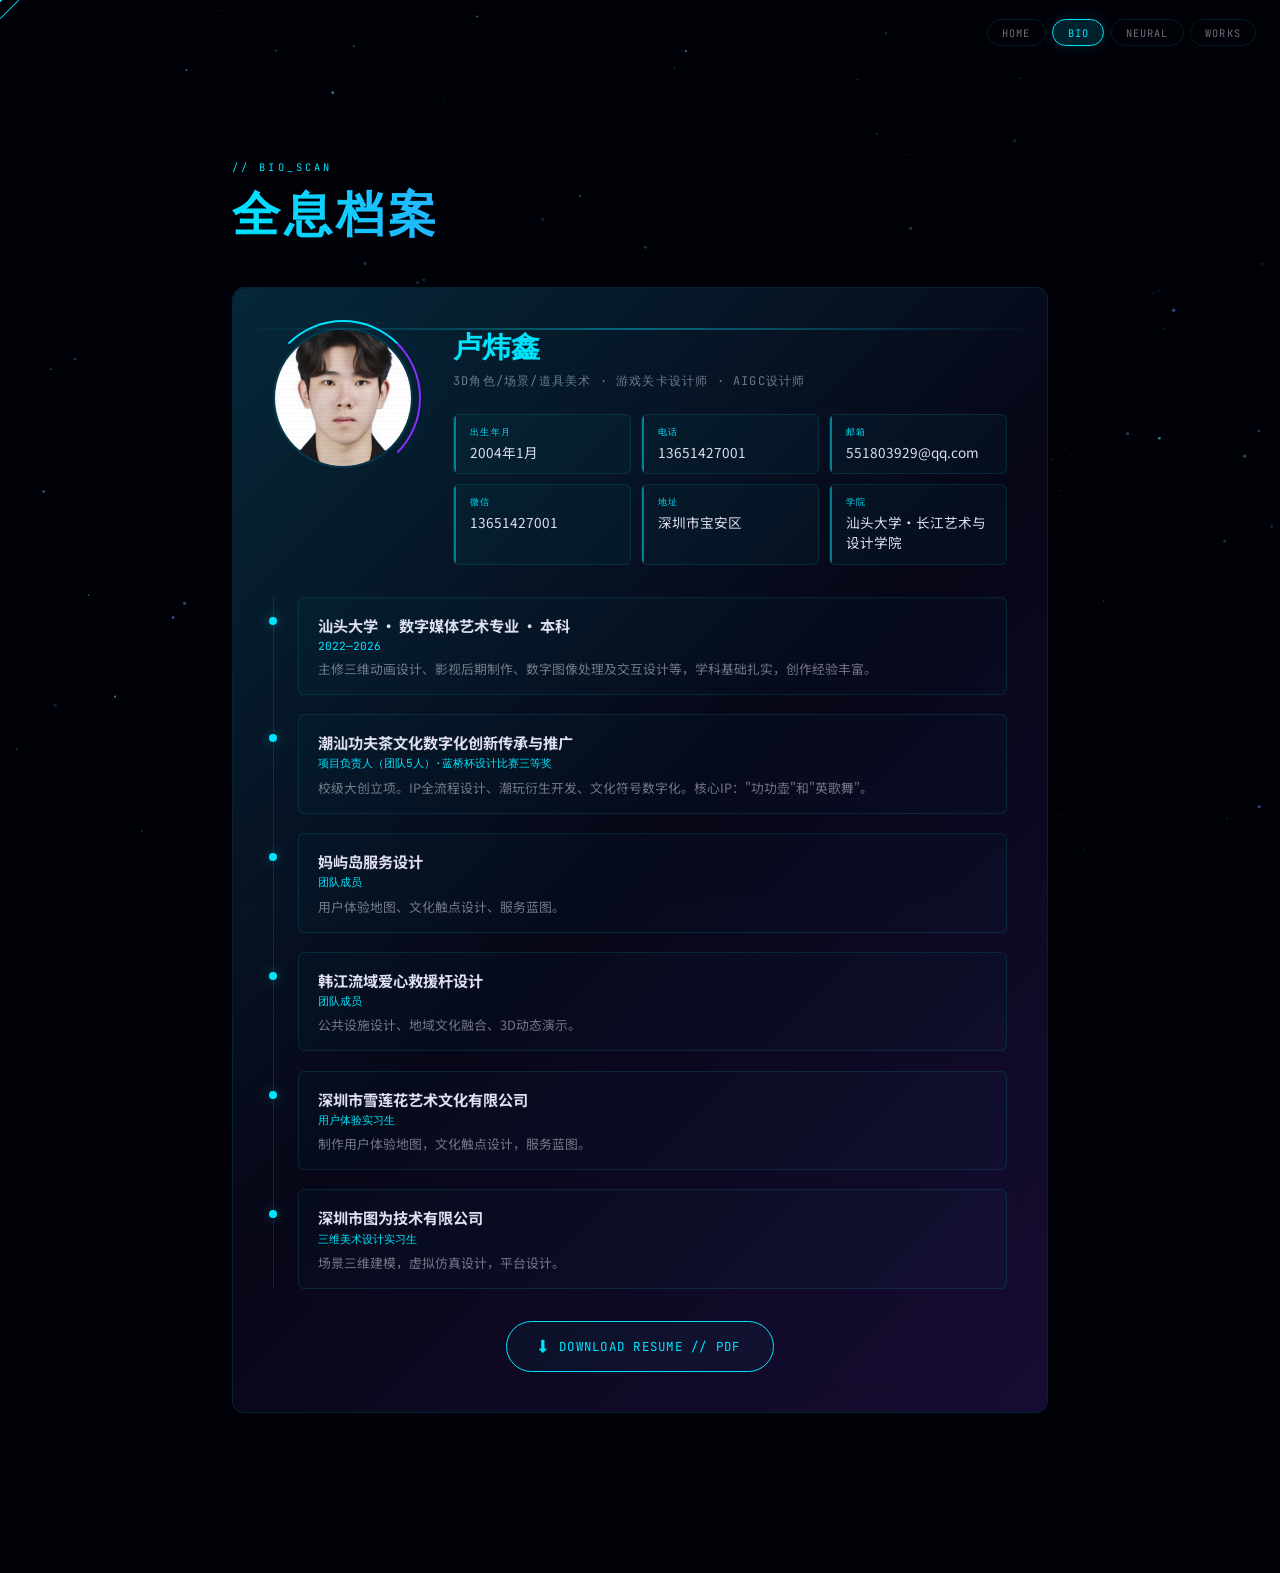
==== about.html @ b0047fca "初始版本：赛博朋克风格个人作品集" ====
<!DOCTYPE html>
<html lang="zh-CN">
<head>
  <meta charset="UTF-8">
  <meta name="viewport" content="width=device-width, initial-scale=1.0">
  <title>全息档案 | 卢炜鑫</title>
  <link rel="stylesheet" href="css/void.css">
  <style>
    body { background: var(--void); cursor: none; }
    #data-stream { position: fixed; inset: 0; z-index: 0; pointer-events: none; }
    
    /* Top-right nav */
    .top-nav {
      position: fixed; top: 1.2rem; right: 1.5rem; z-index: 200;
      display: flex; gap: 0.4rem; align-items: center;
    }
    .top-nav a {
      font-family: 'JetBrains Mono', monospace;
      font-size: 0.65rem; letter-spacing: 0.1em;
      color: var(--white-dim); padding: 0.35rem 0.9rem;
      border: 1px solid var(--glass-border); border-radius: 20px;
      transition: all 0.3s; text-decoration: none;
    }
    .top-nav a:hover, .top-nav a.active {
      color: var(--cyan); border-color: var(--cyan);
      box-shadow: 0 0 15px var(--cyan-dim);
      background: var(--cyan-dim);
    }
    
    .page-content { position: relative; z-index: 10; padding-top: 4rem; }
  </style>
</head>
<body>

<canvas id="data-stream"></canvas>
<div class="scanlines"></div>
<div id="cursor"></div>
<div id="cursor-dot"></div>

<nav class="top-nav">
  <a href="index.html">HOME</a>
  <a href="about.html" class="active">BIO</a>
  <a href="skills.html">NEURAL</a>
  <a href="portfolio.html">WORKS</a>
</nav>

<div class="page-content">
<section class="section" id="about">
  <div class="about-inner" style="max-width:880px;margin:0 auto;padding:2rem 2rem 6rem;">
    <div class="section-label reveal-el">// BIO_SCAN</div>
    <h2 class="section-title-main reveal-el delay-1" style="font-family:'Orbitron',sans-serif;font-size:clamp(1.8rem,4vw,3rem);font-weight:700;margin-bottom:2.5rem;background:linear-gradient(90deg,var(--cyan),var(--purple));-webkit-background-clip:text;-webkit-text-fill-color:transparent;">全息档案</h2>
    
    <div class="holo-card reveal-el delay-2">
      <div class="holo-scan"></div>
      <div class="holo-grid">
        <div class="holo-avatar-wrap">
          <div class="holo-avatar-ring"></div>
          <div class="holo-avatar"><img src="images/简历照.jpg" alt="" onerror="this.style.display='none';this.parentElement.innerHTML='<span style=font-size:3rem;display:flex;align-items:center;justify-content:center;width:100%;height:100%;color:var(--cyan)>卢</span>'"></div>
        </div>
        <div class="holo-info">
          <div class="holo-name">卢炜鑫</div>
          <div class="holo-tagline">3D角色/场景/道具美术 · 游戏关卡设计师 · AIGC设计师</div>
          <div class="holo-datalist">
            <div class="holo-data"><div class="data-label">出生年月</div><div class="data-value">2004年1月</div></div>
            <div class="holo-data"><div class="data-label">电话</div><div class="data-value">13651427001</div></div>
            <div class="holo-data"><div class="data-label">邮箱</div><div class="data-value">551803929@qq.com</div></div>
            <div class="holo-data"><div class="data-label">微信</div><div class="data-value">13651427001</div></div>
            <div class="holo-data"><div class="data-label">地址</div><div class="data-value">深圳市宝安区</div></div>
            <div class="holo-data"><div class="data-label">学院</div><div class="data-value">汕头大学·长江艺术与设计学院</div></div>
          </div>
        </div>
      </div>
      
      <div class="timeline-v2">
        <div class="tl-item reveal-el"><h4>汕头大学 · 数字媒体艺术专业 · 本科</h4><div class="tl-role">2022—2026</div><p>主修三维动画设计、影视后期制作、数字图像处理及交互设计等，学科基础扎实，创作经验丰富。</p></div>
        <div class="tl-item reveal-el delay-1"><h4>潮汕功夫茶文化数字化创新传承与推广</h4><div class="tl-role">项目负责人（团队5人）·蓝桥杯设计比赛三等奖</div><p>校级大创立项。IP全流程设计、潮玩衍生开发、文化符号数字化。核心IP："功功壶"和"英歌舞"。</p></div>
        <div class="tl-item reveal-el delay-2"><h4>妈屿岛服务设计</h4><div class="tl-role">团队成员</div><p>用户体验地图、文化触点设计、服务蓝图。</p></div>
        <div class="tl-item reveal-el delay-3"><h4>韩江流域爱心救援杆设计</h4><div class="tl-role">团队成员</div><p>公共设施设计、地域文化融合、3D动态演示。</p></div>
        <div class="tl-item reveal-el delay-4"><h4>深圳市雪莲花艺术文化有限公司</h4><div class="tl-role">用户体验实习生</div><p>制作用户体验地图，文化触点设计，服务蓝图。</p></div>
        <div class="tl-item reveal-el delay-5"><h4>深圳市图为技术有限公司</h4><div class="tl-role">三维美术设计实习生</div><p>场景三维建模，虚拟仿真设计，平台设计。</p></div>
      </div>
      
      <div class="dl-btn-wrap reveal-el delay-6"><button class="dl-btn" id="dl-resume"><span class="dl-icon dl-pulse">⬇</span><span>DOWNLOAD RESUME // PDF</span></button></div>
    </div>
  </div>
</section>
</div>

<script src="js/void.js"></script>
<script>
  // Data stream background
  (function(){var c=document.getElementById('data-stream');if(!c)return;var ctx=c.getContext('2d'),w,h;function rs(){w=c.width=window.innerWidth;h=c.height=window.innerHeight}rs();window.addEventListener('resize',rs);var m={x:-9999,y:-9999};document.addEventListener('mousemove',function(e){m.x=e.clientX;m.y=e.clientY});var ps=[];for(var i=0;i<120;i++)ps.push({x:Math.random()*w,y:Math.random()*h,s:Math.random()*1.5+0.3,sp:Math.random()*0.5+0.2,hue:185+Math.random()*40,a:Math.random()*0.5+0.1});function dr(){ctx.clearRect(0,0,w,h);ps.forEach(function(p){p.y-=p.sp;var dx=m.x-p.x,dy=m.y-p.y,dist=Math.sqrt(dx*dx+dy*dy);if(dist<200){var f=(200-dist)/200;p.x+=dx*f*0.02;p.y+=dy*f*0.02}if(p.y<-20){p.y=h+20;p.x=Math.random()*w}ctx.beginPath();ctx.fillStyle='hsla('+p.hue+',80%,65%,'+p.a+')';ctx.arc(p.x,p.y,p.s,0,Math.PI*2);ctx.fill()});requestAnimationFrame(dr)}dr();})();
  
  // Cursor
  var cr=document.getElementById('cursor'),cd=document.getElementById('cursor-dot'),cx=0,cy=0,cdx=0,cdy=0;
  document.addEventListener('mousemove',function(e){cx=e.clientX;cy=e.clientY;if(cd){cd.style.left=cx+'px';cd.style.top=cy+'px'}});
  function ac(){cdx+=(cx-cdx)*0.12;cdy+=(cy-cdy)*0.12;if(cr){cr.style.left=cdx+'px';cr.style.top=cdy+'px'}requestAnimationFrame(ac)}ac();
  
  // Reveal
  var o=new IntersectionObserver(function(es){es.forEach(function(en){if(en.isIntersecting){en.target.classList.add('visible');o.unobserve(en.target)}})},{threshold:0.1});
  document.querySelectorAll('.reveal-el,.tl-item').forEach(function(el){o.observe(el)});
  
  // Download
  document.getElementById('dl-resume').addEventListener('click',function(){var a=document.createElement('a');a.href='简历.pdf';a.download='卢炜鑫_简历.pdf';a.click()});
  
  // Glitch avatar
  var av=document.querySelector('.holo-avatar');if(av){av.addEventListener('mouseenter',function(){av.classList.add('glitch-img');setTimeout(function(){av.classList.remove('glitch-img')},300)})}
</script>
<script src="js/trail.js"></script>
</body>
</html>
---- css/void.css ----
/* ============================================
   VOID // INTERFACE — 卢炜鑫 Portfolio v3.0
   Cyberpunk Data Terminal Design System
   ============================================ */

@import url('https://fonts.googleapis.com/css2?family=JetBrains+Mono:wght@300;400;500;700&family=Orbitron:wght@400;500;600;700;800;900&family=Noto+Sans+SC:wght@300;400;500;700;900&display=swap');

/* === DESIGN TOKENS === */
:root {
  --void: #010108;
  --void-deep: #000005;
  --cyan: #00e5ff;
  --cyan-dim: rgba(0,229,255,0.15);
  --cyan-glow: rgba(0,229,255,0.4);
  --purple: #8b2fff;
  --purple-dim: rgba(139,47,255,0.12);
  --magenta: #ff1a8c;
  --magenta-dim: rgba(255,26,140,0.1);
  --white: #e0e0f0;
  --white-dim: rgba(224,224,240,0.5);
  --glass: rgba(10,10,30,0.7);
  --glass-border: rgba(0,229,255,0.12);
  --glass-border-active: rgba(0,229,255,0.35);
  --radius: 12px;
  --font-mono: 'JetBrains Mono', 'Consolas', monospace;
  --font-display: 'Orbitron', 'Space Grotesk', sans-serif;
  --font-body: 'Noto Sans SC', 'PingFang SC', 'Microsoft YaHei', sans-serif;
  --ease-out: cubic-bezier(0.16,1,0.3,1);
  --ease-bounce: cubic-bezier(0.34,1.56,0.64,1);
}

/* === RESET === */
*,*::before,*::after{margin:0;padding:0;box-sizing:border-box}
html{scroll-behavior:smooth;font-size:16px;-webkit-font-smoothing:antialiased}
body{
  font-family:var(--font-body);
  background:var(--void);
  color:var(--white);
  overflow-x:hidden;
  cursor:none;
}
a{text-decoration:none;color:inherit}
img{max-width:100%;display:block}
button{font-family:inherit;cursor:none;border:none;background:none;color:inherit}
::selection{background:rgba(0,229,255,0.3);color:#fff}

/* === SCROLLBAR === */
::-webkit-scrollbar{width:4px}
::-webkit-scrollbar-track{background:var(--void)}
::-webkit-scrollbar-thumb{background:rgba(0,229,255,0.2);border-radius:2px}
::-webkit-scrollbar-thumb:hover{background:rgba(0,229,255,0.4)}

/* === BACKGROUND CANVAS (Data Streams) === */
#data-stream{
  position:fixed;inset:0;z-index:0;pointer-events:none
}

/* === SCANLINE OVERLAY === */
.scanlines{
  position:fixed;inset:0;z-index:9998;pointer-events:none;
  background:repeating-linear-gradient(0deg,transparent,transparent 2px,rgba(0,0,0,0.03) 2px,rgba(0,0,0,0.03) 4px);
  opacity:0.4;
  animation:scanMove 8s linear infinite;
}
@keyframes scanMove{
  0%{background-position:0 0}
  100%{background-position:0 8px}
}

/* === BOOT SEQUENCE === */
.boot-overlay{
  position:fixed;inset:0;z-index:10000;
  background:var(--void-deep);
  display:flex;align-items:center;justify-content:center;
  transition:opacity 0.6s,visibility 0.6s;
}
.boot-overlay.hidden{opacity:0;visibility:hidden;pointer-events:none}
.boot-terminal{
  font-family:var(--font-mono);
  font-size:0.85rem;
  color:var(--cyan);
  max-width:600px;
  padding:2rem;
  line-height:1.8;
}
.boot-line{
  opacity:0;
  animation:bootReveal 0.3s forwards;
}
.boot-line:nth-child(1){animation-delay:0.2s}
.boot-line:nth-child(2){animation-delay:0.5s}
.boot-line:nth-child(3){animation-delay:0.8s}
.boot-line:nth-child(4){animation-delay:1.1s}
.boot-line:nth-child(5){animation-delay:1.5s}
.boot-line:nth-child(6){animation-delay:1.8s}
.boot-cursor{animation:blink 0.6s step-end infinite}
@keyframes bootReveal{to{opacity:1}}
@keyframes blink{0%,100%{opacity:1}50%{opacity:0}}

/* === CUSTOM CURSOR === */
#cursor{
  position:fixed;z-index:9999;pointer-events:none;
  width:28px;height:28px;
  border:1.5px solid var(--cyan);
  border-radius:2px;
  transform:translate(-50%,-50%) rotate(45deg);
  transition:width 0.2s,height 0.2s,border-color 0.2s;
  mix-blend-mode:screen;
}
#cursor.hover{
  width:48px;height:48px;
  border-color:var(--magenta);
  border-width:2px;
}
#cursor.click{
  width:18px;height:18px;
  border-color:#fff;
}
#cursor-dot{
  position:fixed;z-index:9999;pointer-events:none;
  width:4px;height:4px;
  background:var(--cyan);
  border-radius:50%;
  transform:translate(-50%,-50%);
  animation:dotFloat 3s ease-in-out infinite;
}
@keyframes dotFloat{
  0%,100%{box-shadow:0 0 4px var(--cyan),0 0 8px var(--cyan-dim)}
  50%{box-shadow:0 0 10px var(--cyan),0 0 20px var(--cyan-glow),0 0 30px var(--purple-dim)}
}

/* === MAIN CONTAINER === */
#main-content{position:relative;z-index:2}
.section{min-height:100vh;display:flex;align-items:center;justify-content:center;position:relative;padding:4rem 2rem}


/* ========== HERO SECTION ========== */
#hero{
  min-height:100vh;
  display:flex;flex-direction:column;align-items:center;justify-content:center;
  position:relative;
}
.hero-wireframe{
  width:280px;height:280px;margin-bottom:2rem;
  position:relative;
  perspective:800px;
  transform-style:preserve-3d;
  will-change:transform;
}
.wf-face{
  position:absolute;
  inset:0;
  border:1.5px solid var(--cyan-dim);
  border-radius:8px;
  transform-style:preserve-3d;
}
.wf-face:nth-child(1){transform:rotateY(0deg)}
.wf-face:nth-child(2){transform:rotateY(72deg)}
.wf-face:nth-child(3){transform:rotateY(144deg)}
.wf-face:nth-child(4){transform:rotateY(216deg)}
.wf-face:nth-child(5){transform:rotateY(288deg)}
.wf-edge{
  position:absolute;
  inset:0;
  border:1px solid var(--cyan-dim);
  border-radius:4px;
  transform:rotateX(90deg) translateZ(140px);
}
.wf-edge:nth-child(6){transform:rotateX(-90deg) translateZ(140px)}
.wf-core{
  position:absolute;
  top:50%;left:50%;
  width:16px;height:16px;
  background:var(--cyan);
  border-radius:50%;
  transform:translate(-50%,-50%);
  box-shadow:0 0 40px var(--cyan),0 0 80px var(--cyan-glow),0 0 120px var(--cyan-dim);
  animation:corePulse 2s ease-in-out infinite;
}
@keyframes corePulse{
  0%,100%{transform:translate(-50%,-50%) scale(1);opacity:0.8}
  50%{transform:translate(-50%,-50%) scale(1.6);opacity:1}
}
.hero-particle-ring{
  position:absolute;
  inset:-40px;
  border:1px dashed rgba(0,229,255,0.08);
  border-radius:50%;
  animation:ringSpin 20s linear infinite;
}
@keyframes ringSpin{to{transform:rotate(360deg)}}

.hero-name{
  font-family:var(--font-display);
  font-size:clamp(3rem,8vw,6rem);
  font-weight:800;
  letter-spacing:0.15em;
  text-transform:uppercase;
  background:linear-gradient(180deg,var(--cyan) 0%,var(--purple) 50%,var(--magenta) 100%);
  -webkit-background-clip:text;-webkit-text-fill-color:transparent;
  background-clip:text;
  filter:drop-shadow(0 0 30px var(--cyan-dim));
  position:relative;
  z-index:1;
}
.hero-name.glitch::before,
.hero-name.glitch::after{
  content:attr(data-text);
  position:absolute;top:0;left:0;
  width:100%;height:100%;
  background:linear-gradient(180deg,var(--cyan) 0%,var(--purple) 50%,var(--magenta) 100%);
  -webkit-background-clip:text;-webkit-text-fill-color:transparent;
}
.hero-name.glitch::before{
  animation:glitchTop 0.3s ease-in-out infinite;
  clip-path:polygon(0 20%,100% 20%,100% 40%,0 40%);
}
.hero-name.glitch::after{
  animation:glitchBottom 0.3s ease-in-out infinite;
  clip-path:polygon(0 60%,100% 60%,100% 80%,0 80%);
}
@keyframes glitchTop{
  0%,100%{transform:translate(0,0)}
  25%{transform:translate(3px,-2px)}
  75%{transform:translate(-3px,2px)}
}
@keyframes glitchBottom{
  0%,100%{transform:translate(0,0)}
  25%{transform:translate(-2px,3px)}
  75%{transform:translate(2px,-3px)}
}

.hero-subtitle{
  font-family:var(--font-mono);
  font-size:clamp(0.75rem,1.5vw,0.95rem);
  color:var(--white-dim);
  letter-spacing:0.3em;
  margin-top:1rem;
  text-align:center;
}
.hero-status{
  display:inline-flex;align-items:center;gap:0.5rem;
  margin-top:0.5rem;
  font-family:var(--font-mono);
  font-size:0.7rem;
  color:var(--cyan);
}
.status-dot{
  width:6px;height:6px;
  background:var(--cyan);
  border-radius:50%;
  animation:corePulse 2s ease-in-out infinite;
}
.hero-scroll-hint{
  position:absolute;bottom:3rem;
  display:flex;flex-direction:column;align-items:center;gap:0.5rem;
  opacity:0.4;
  font-family:var(--font-mono);font-size:0.6rem;
  letter-spacing:0.3em;
  color:var(--white-dim);
  animation:scrollFade 2s ease-in-out infinite;
}
@keyframes scrollFade{
  0%,100%{opacity:0.3;transform:translateY(0)}
  50%{opacity:0.7;transform:translateY(8px)}
}
.scroll-line-hero{
  width:1px;height:40px;
  background:linear-gradient(to bottom,var(--cyan),transparent);
}

/* ========== FLOATING NAV ========== */
#nav-hub{
  position:fixed;right:1.5rem;top:50%;
  transform:translateY(-50%);
  z-index:100;
  display:flex;flex-direction:column;gap:0.4rem;
}
.nav-dot{
  width:10px;height:10px;
  border-radius:50%;
  border:1px solid var(--glass-border);
  background:transparent;
  transition:all 0.3s var(--ease-out);
  position:relative;
}
.nav-dot:hover,.nav-dot.active{
  border-color:var(--cyan);
  background:var(--cyan);
  box-shadow:0 0 16px var(--cyan-glow);
  transform:scale(1.3);
}
.nav-dot::after{
  content:attr(data-label);
  position:absolute;right:20px;top:50%;
  transform:translateY(-50%);
  font-family:var(--font-mono);
  font-size:0.6rem;
  color:var(--cyan);
  white-space:nowrap;
  opacity:0;
  transition:opacity 0.3s;
  letter-spacing:0.1em;
}
.nav-dot:hover::after,.nav-dot.active::after{opacity:1}

/* ========== SECTION TITLES ========== */
.section-label{
  font-family:var(--font-mono);
  font-size:0.65rem;
  color:var(--cyan);
  letter-spacing:0.3em;
  text-transform:uppercase;
  margin-bottom:0.5rem;
}
.section-title-main{
  font-family:var(--font-display);
  font-size:clamp(1.8rem,4vw,3rem);
  font-weight:700;
  letter-spacing:0.08em;
  margin-bottom:2.5rem;
  background:linear-gradient(90deg,var(--cyan),var(--purple));
  -webkit-background-clip:text;-webkit-text-fill-color:transparent;
  background-clip:text;
}

/* ========== HOLOGRAPHIC PROFILE (About) ========== */
#about{}
.about-inner{max-width:900px;width:100%;margin:0 auto}
.holo-card{
  background:var(--glass);
  border:1px solid var(--glass-border);
  border-radius:var(--radius);
  padding:2.5rem;
  backdrop-filter:blur(20px);
  position:relative;
  overflow:hidden;
}
.holo-card::before{
  content:'';position:absolute;inset:0;
  background:linear-gradient(135deg,var(--cyan-dim),transparent 50%,var(--purple-dim));
  border-radius:var(--radius);
  pointer-events:none;
}
.holo-scan{
  position:absolute;left:0;width:100%;height:2px;
  background:linear-gradient(90deg,transparent,var(--cyan-glow),transparent);
  animation:holoScan 3s ease-in-out infinite;
  pointer-events:none;
}
@keyframes holoScan{
  0%,100%{top:0;opacity:0}
  30%{opacity:1}
  50%{top:100%;opacity:0}
}

.holo-grid{display:grid;grid-template-columns:auto 1fr;gap:2.5rem;align-items:start}
.holo-avatar-wrap{position:relative}
.holo-avatar-ring{
  position:absolute;inset:-8px;border-radius:50%;
  border:2px solid transparent;
  border-top-color:var(--cyan);
  border-right-color:var(--purple);
  animation:ringRotate 3s linear infinite;
  filter:drop-shadow(0 0 8px var(--cyan-dim));
}
@keyframes ringRotate{to{transform:rotate(360deg)}}
.holo-avatar{
  width:140px;height:140px;border-radius:50%;
  overflow:hidden;border:2px solid var(--glass-border);
  position:relative;z-index:1;
}
.holo-avatar img{width:100%;height:100%;object-fit:cover}
.holo-avatar.glitch-img{
  animation:glitchImg 0.3s ease-in-out;
}
@keyframes glitchImg{
  0%,100%{filter:none}
  25%{filter:hue-rotate(90deg) saturate(3);transform:translate(3px,0)}
  50%{filter:hue-rotate(180deg) saturate(2)}
  75%{filter:hue-rotate(270deg) saturate(3);transform:translate(-3px,0)}
}

.holo-info{}
.holo-name{
  font-family:var(--font-display);
  font-size:1.8rem;font-weight:700;margin-bottom:0.3rem;
  color:var(--cyan);
}
.holo-tagline{
  font-family:var(--font-mono);
  font-size:0.75rem;color:var(--white-dim);
  letter-spacing:0.1em;margin-bottom:1.5rem;
}
.holo-datalist{
  display:grid;
  grid-template-columns:repeat(auto-fit,minmax(160px,1fr));
  gap:0.6rem;
}
.holo-data{
  padding:0.7rem 1rem;
  background:rgba(0,229,255,0.03);
  border:1px solid var(--glass-border);
  border-radius:6px;
  position:relative;
  overflow:hidden;
}
.holo-data::before{
  content:'';position:absolute;left:0;top:0;bottom:0;
  width:2px;
  background:var(--cyan);
  opacity:0.5;
}
.holo-data .data-label{
  font-family:var(--font-mono);
  font-size:0.55rem;color:var(--cyan);
  text-transform:uppercase;
  letter-spacing:0.15em;
  margin-bottom:0.2rem;
}
.holo-data .data-value{
  font-size:0.85rem;
}

/* Timeline */
.timeline-v2{
  margin-top:2rem;
  padding-left:1.5rem;
  border-left:1px solid rgba(0,229,255,0.15);
  display:flex;flex-direction:column;gap:1.2rem;
}
.tl-item{
  position:relative;
  padding:1rem 1.2rem;
  background:rgba(0,229,255,0.02);
  border:1px solid var(--glass-border);
  border-radius:6px;
  transition:all 0.3s;
}
.tl-item:hover{border-color:var(--cyan-dim);background:rgba(0,229,255,0.04)}
.tl-item::before{
  content:'';position:absolute;
  left:-1.85rem;top:1.2rem;
  width:8px;height:8px;
  background:var(--cyan);
  border-radius:50%;
  box-shadow:0 0 12px var(--cyan-glow);
}
.tl-item h4{font-size:0.95rem;margin-bottom:0.2rem}
.tl-item .tl-role{
  font-family:var(--font-mono);
  font-size:0.7rem;color:var(--cyan);margin-bottom:0.4rem;
}
.tl-item p{font-size:0.8rem;color:var(--white-dim)}

/* ========== NEURAL SKILL NETWORK ========== */
#skills{position:relative}
.skills-inner{max-width:1000px;width:100%;margin:0 auto;text-align:center}
#neural-canvas{
  width:100%;height:420px;
  display:block;
  border:1px solid var(--glass-border);
  border-radius:var(--radius);
  background:rgba(0,229,255,0.01);
  cursor:none;
}

/* ========== PROJECTION GRID (Portfolio) ========== */
#portfolio{}
.portfolio-inner{max-width:1200px;width:100%;margin:0 auto}

.filter-bar{
  display:flex;gap:0.4rem;flex-wrap:wrap;justify-content:center;
  margin-bottom:2rem;
}
.filter-chip{
  padding:0.4rem 1rem;
  border:1px solid var(--glass-border);
  border-radius:20px;
  font-family:var(--font-mono);
  font-size:0.7rem;
  color:var(--white-dim);
  letter-spacing:0.08em;
  transition:all 0.3s;
  cursor:none;
}
.filter-chip:hover,.filter-chip.active{
  border-color:var(--cyan);
  color:var(--cyan);
  background:var(--cyan-dim);
  box-shadow:0 0 20px var(--cyan-dim);
}

.project-grid{
  display:grid;
  grid-template-columns:repeat(auto-fill,minmax(320px,1fr));
  gap:1.5rem;
  perspective:1200px;
}
.proj-card{
  background:var(--glass);
  border:1px solid var(--glass-border);
  border-radius:var(--radius);
  overflow:hidden;
  transition:all 0.5s var(--ease-out);
  position:relative;
  backdrop-filter:blur(15px);
  transform-style:preserve-3d;
  will-change:transform;
}
.proj-card:hover{
  border-color:var(--cyan-dim);
  box-shadow:0 0 40px var(--cyan-dim),0 20px 60px rgba(0,0,0,0.6);
  transform:translateY(-6px) scale(1.01);
}
.proj-card::before{
  content:'';position:absolute;inset:0;
  background:linear-gradient(135deg,var(--cyan-dim),transparent 60%);
  opacity:0;transition:opacity 0.4s;
  z-index:1;pointer-events:none;
}
.proj-card:hover::before{opacity:1}
.proj-card::after{
  content:'';position:absolute;top:0;left:-100%;width:100%;height:100%;
  background:linear-gradient(90deg,transparent,rgba(0,229,255,0.06),transparent);
  transition:left 0.7s;z-index:2;pointer-events:none;
}
.proj-card:hover::after{left:100%}
.proj-thumb{
  width:100%;aspect-ratio:16/10;
  background:rgba(0,0,0,0.5);
  position:relative;overflow:hidden;
}
.proj-thumb img{width:100%;height:100%;object-fit:cover;transition:transform 0.5s}
.proj-card:hover .proj-thumb img{transform:scale(1.06)}
.proj-thumb-overlay{
  position:absolute;inset:0;
  background:rgba(0,0,0,0.5);
  display:flex;align-items:center;justify-content:center;
  opacity:0;transition:opacity 0.3s;
}
.proj-card:hover .proj-thumb-overlay{opacity:1}
.proj-thumb-overlay span{
  padding:0.5rem 1.5rem;
  border:1px solid var(--cyan);
  border-radius:20px;
  font-family:var(--font-mono);
  font-size:0.7rem;
  color:var(--cyan);
  letter-spacing:0.1em;
}
.proj-body{padding:1.2rem;position:relative;z-index:3}
.proj-body h3{font-size:0.95rem;margin-bottom:0.4rem}
.proj-body p{font-size:0.78rem;color:var(--white-dim);display:-webkit-box;-webkit-line-clamp:2;-webkit-box-orient:vertical;overflow:hidden}
.proj-tags{display:flex;flex-wrap:wrap;gap:0.3rem;margin-top:0.8rem}
.proj-tag{
  padding:0.15rem 0.5rem;
  border:1px solid var(--glass-border);
  border-radius:10px;
  font-family:var(--font-mono);
  font-size:0.6rem;
  color:var(--white-dim);
}

.vid-placeholder{
  width:100%;height:100%;display:flex;align-items:center;justify-content:center;
  font-size:2.5rem;position:relative;overflow:hidden;
}
.vid-placeholder::after{
  content:'▶';
  position:absolute;font-size:2rem;color:var(--cyan);
  width:50px;height:50px;
  display:flex;align-items:center;justify-content:center;
  background:rgba(0,0,0,0.5);
  border-radius:50%;
  border:1px solid var(--cyan-dim);
  transition:all 0.3s;
}
.proj-card:hover .vid-placeholder::after{
  transform:scale(1.1);
  box-shadow:0 0 20px var(--cyan-dim);
}

/* ========== TERMINAL FOOTER ========== */
#terminal{
  min-height:40vh;
  display:flex;align-items:center;justify-content:center;
}
.term-box{
  max-width:500px;width:100%;
  background:rgba(0,0,0,0.6);
  border:1px solid var(--glass-border);
  border-radius:var(--radius);
  padding:1.5rem;
  font-family:var(--font-mono);
}
.term-prompt{color:var(--cyan);font-size:0.75rem;margin-bottom:0.6rem}
.term-line{color:var(--white-dim);font-size:0.72rem;line-height:2}
.term-input-line{display:flex;align-items:center;gap:0.5rem;margin-top:0.8rem}
.term-input-line .prompt{color:var(--cyan);font-size:0.75rem}
.term-cursor-blink{
  width:8px;height:16px;background:var(--cyan);
  animation:blink 1s step-end infinite;
}

/* ========== ANIMATIONS ========== */
.reveal-el{
  opacity:0;transform:translateY(30px);
  transition:opacity 0.8s var(--ease-out),transform 0.8s var(--ease-out);
}
.reveal-el.visible{opacity:1;transform:translateY(0)}
.delay-1{transition-delay:0.05s}.delay-2{transition-delay:0.1s}
.delay-3{transition-delay:0.15s}.delay-4{transition-delay:0.2s}
.delay-5{transition-delay:0.25s}.delay-6{transition-delay:0.3s}

/* ========== RESPONSIVE ========== */
@media(max-width:768px){
  #nav-hub{right:0.5rem;gap:0.5rem}
  .nav-dot{width:8px;height:8px}
  .nav-dot::after{display:none}
  .hero-wireframe{width:180px;height:180px}
  .holo-grid{grid-template-columns:1fr;text-align:center}
  .holo-avatar-wrap{margin:0 auto}
  .holo-datalist{grid-template-columns:1fr 1fr}
  .project-grid{grid-template-columns:1fr}
  .wf-edge{transform:rotateX(90deg) translateZ(90px)}
  .wf-edge:nth-child(6){transform:rotateX(-90deg) translateZ(90px)}
  #cursor,#cursor-dot{display:none}
  body{cursor:auto}
  a,button,.proj-card,.filter-chip,.nav-dot,.holo-avatar,.modal-overlay,.modal-close-btn,.modal-gallery img{cursor:pointer}
}
@media(max-width:480px){
  .holo-datalist{grid-template-columns:1fr}
  .hero-name{font-size:2.5rem}
  .section{padding:3rem 1rem}
}


/* ========== MODAL SYSTEM ========== */
.modal-overlay{
  position:fixed;inset:0;z-index:10000;
  background:rgba(1,1,8,0.92);
  backdrop-filter:blur(20px);
  display:flex;align-items:center;justify-content:center;
  padding:2rem;
  opacity:0;visibility:hidden;
  transition:opacity 0.35s,visibility 0.35s;
  cursor:crosshair;
}
.modal-overlay *{cursor:auto}
.modal-overlay button{cursor:pointer}
.modal-overlay.active{opacity:1;visibility:visible}
.modal-content{
  background:var(--glass);
  border:1px solid var(--glass-border-active);
  border-radius:var(--radius);
  max-width:900px;width:100%;max-height:85vh;
  overflow-y:auto;
  position:relative;
  box-shadow:0 0 60px var(--cyan-dim),0 20px 80px rgba(0,0,0,0.7);
  transform:scale(0.9) translateY(20px);
  transition:transform 0.4s var(--ease-bounce);
}
.modal-overlay.active .modal-content{transform:scale(1) translateY(0)}
.modal-close-btn{
  position:sticky;top:0.8rem;float:right;
  margin-right:0.8rem;z-index:10;
  width:36px;height:36px;
  border:1px solid var(--glass-border);
  border-radius:50%;
  background:rgba(0,0,0,0.8);
  color:var(--cyan);
  font-size:1.2rem;
  display:flex;align-items:center;justify-content:center;
  transition:all 0.3s;
}
.modal-close-btn:hover{
  background:var(--magenta);
  border-color:var(--magenta);
  color:#fff;
  box-shadow:0 0 20px rgba(255,26,140,0.4);
}
.modal-header{padding:2rem 2rem 0.5rem}
.modal-header h2{font-family:var(--font-display);font-size:1.3rem;color:var(--cyan);margin-bottom:0.3rem}
.modal-header p{font-family:var(--font-mono);font-size:0.75rem;color:var(--white-dim)}
.modal-gallery{
  padding:1rem 2rem 2rem;
  display:grid;
  grid-template-columns:repeat(auto-fit,minmax(160px,1fr));
  gap:0.6rem;
}
.modal-gallery img{
  width:100%;object-fit:contain;
  border-radius:6px;border:1px solid var(--glass-border);
  transition:transform 0.3s,border-color 0.3s;
  background:rgba(0,0,0,0.3);
}
.modal-gallery img:hover{
  transform:scale(1.05);
  border-color:var(--cyan);
}
.modal-gallery video{
  width:100%;border-radius:6px;
  border:1px solid var(--glass-border);
}

/* ========== DOWNLOAD BUTTON ========== */
.dl-btn-wrap{
  display:flex;justify-content:center;
  margin-top:2rem;
}
.dl-btn{
  display:inline-flex;align-items:center;gap:0.6rem;
  padding:0.8rem 2rem;
  border:1.5px solid var(--cyan);
  border-radius:30px;
  font-family:var(--font-mono);
  font-size:0.78rem;
  color:var(--cyan);
  letter-spacing:0.1em;
  background:rgba(0,229,255,0.03);
  transition:all 0.3s var(--ease-out);
  position:relative;
  overflow:hidden;
}
.dl-btn:hover{
  background:var(--cyan-dim);
  box-shadow:0 0 30px var(--cyan-dim),0 0 60px rgba(0,229,255,0.1);
  transform:translateY(-2px);
}
.dl-btn::before{
  content:'';position:absolute;inset:0;
  background:linear-gradient(90deg,transparent,rgba(0,229,255,0.1),transparent);
  transform:translateX(-100%);
  transition:transform 0.6s;
}
.dl-btn:hover::before{transform:translateX(100%)}
.dl-btn .dl-icon{font-size:1.1rem}
.dl-btn .dl-pulse{
  animation:corePulse 2s ease-in-out infinite;
  display:inline-block;
}

/* ========== KEYBOARD HINT ========== */
.kb-hint{
  position:fixed;bottom:1.5rem;left:50%;
  transform:translateX(-50%);
  font-family:var(--font-mono);
  font-size:0.6rem;
  color:var(--white-dim);
  letter-spacing:0.15em;
  opacity:0;
  transition:opacity 0.5s;
  z-index:99;
  pointer-events:none;
  background:rgba(1,1,8,0.8);
  padding:0.4rem 1rem;
  border-radius:15px;
  border:1px solid var(--glass-border);
}
.kb-hint.show{opacity:0.7}

/* ========== SECTION PROGRESS BAR ========== */
#progress-bar{
  position:fixed;top:0;left:0;height:2px;
  background:linear-gradient(90deg,var(--cyan),var(--magenta));
  z-index:9997;
  transition:width 0.1s linear;
  box-shadow:0 0 8px var(--cyan-dim);
}

/* ========== NEW CREATIVE EFFECTS ========== */

/* Section-entry particle burst trigger */
.section::after{
  content:'';position:absolute;inset:0;
  pointer-events:none;z-index:0;
}

/* Image loading blur-up */
.proj-thumb img{transition:opacity 0.4s}
.proj-thumb img.loaded{opacity:1}

/* Magnetic glow on filter chips */
.filter-chip{position:relative}
.filter-chip::after{
  content:'';position:absolute;inset:-2px;border-radius:22px;
  background:linear-gradient(135deg,var(--cyan),var(--purple));
  opacity:0;z-index:-1;transition:opacity 0.3s;
}
.filter-chip.active::after{opacity:0.6}

/* Pulse ring on nav dots */
.nav-dot::before{
  content:'';position:absolute;inset:-4px;border-radius:50%;
  border:1px solid transparent;
  transition:all 0.3s;
}
.nav-dot.active::before{
  border-color:var(--cyan);
  animation:navRingPulse 2s ease-in-out infinite;
}
@keyframes navRingPulse{
  0%,100%{transform:scale(1);opacity:0.5}
  50%{transform:scale(1.8);opacity:0}
}

/* Card dissolve on filter */
.proj-card{transition:opacity 0.4s,transform 0.4s var(--ease-out),border-color 0.3s}
.proj-card.filtered-out{opacity:0;transform:scale(0.9);pointer-events:none;position:absolute;visibility:hidden}

/* Mobile */
@media(max-width:768px){
  .modal-overlay{padding:1rem}
  .modal-gallery{grid-template-columns:1fr 1fr;padding:0.5rem 1rem 1rem}
  .modal-header{padding:1.5rem 1rem 0.5rem}
}
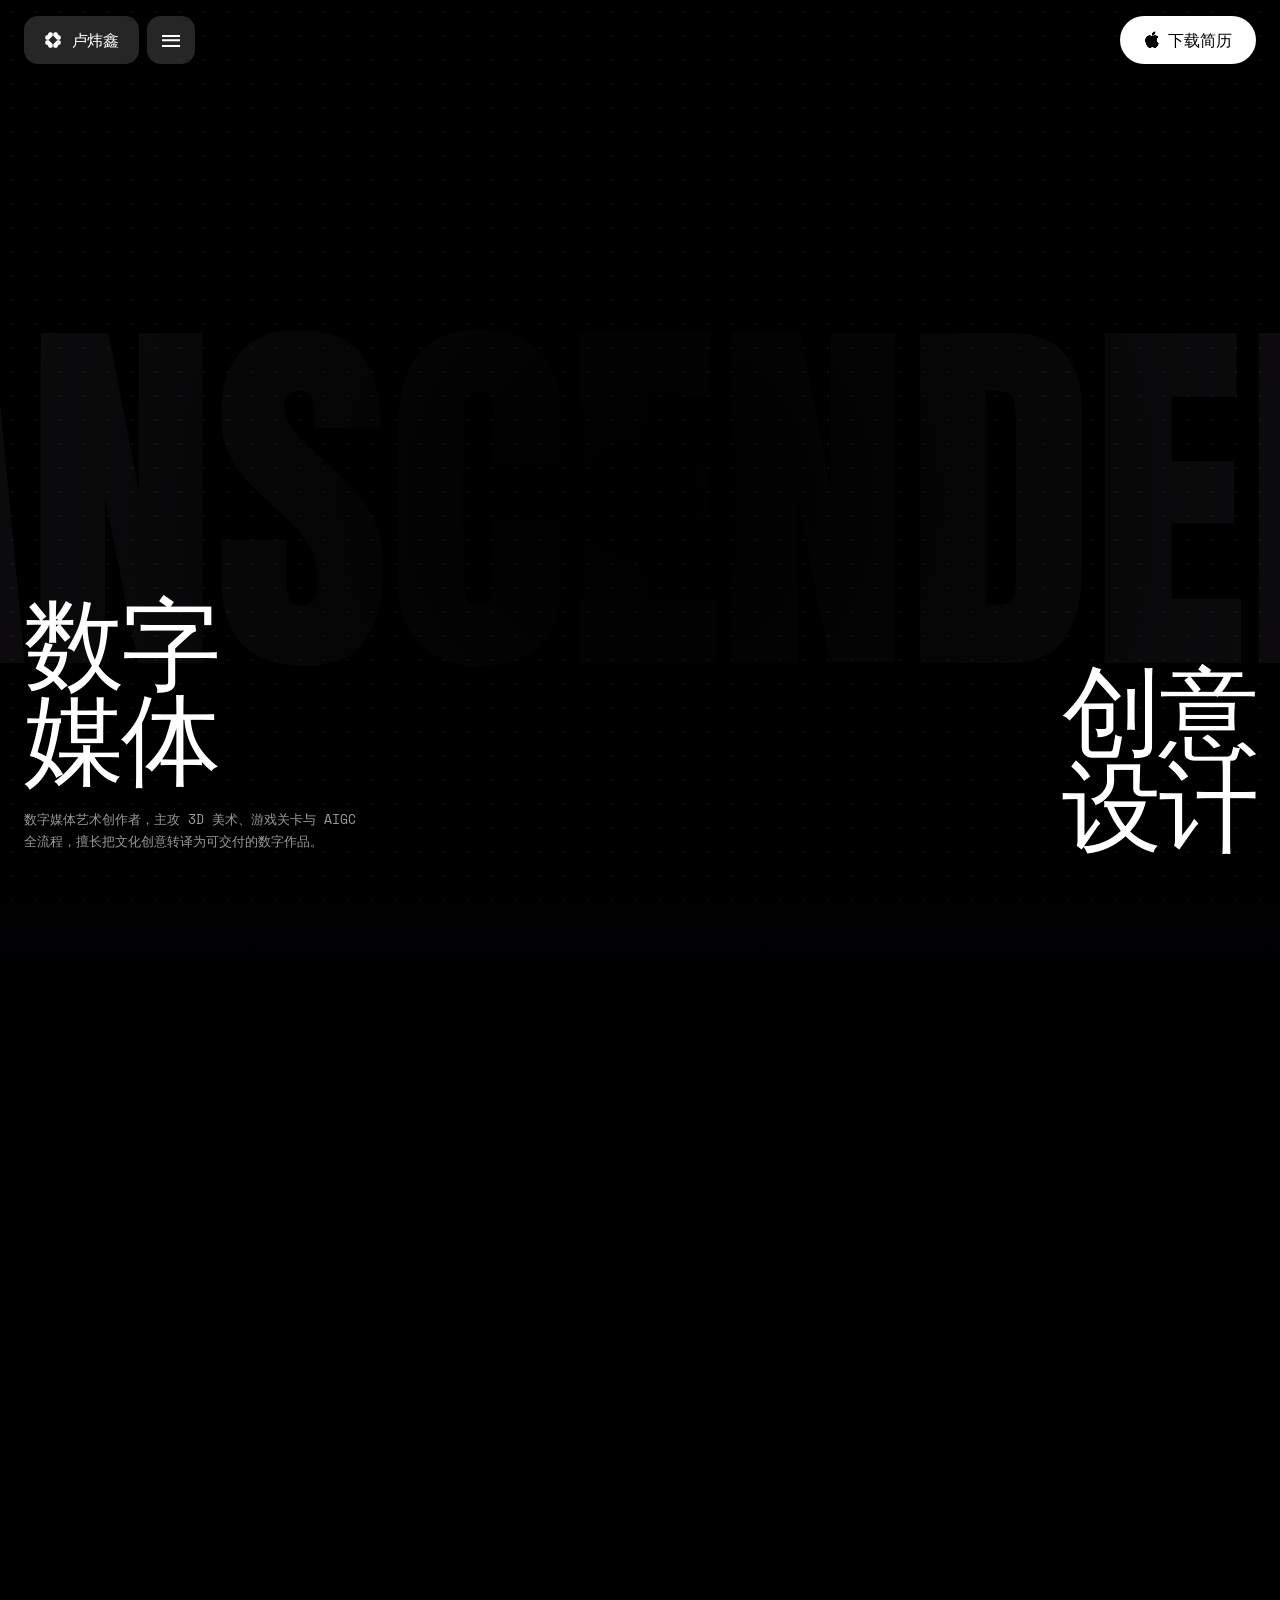
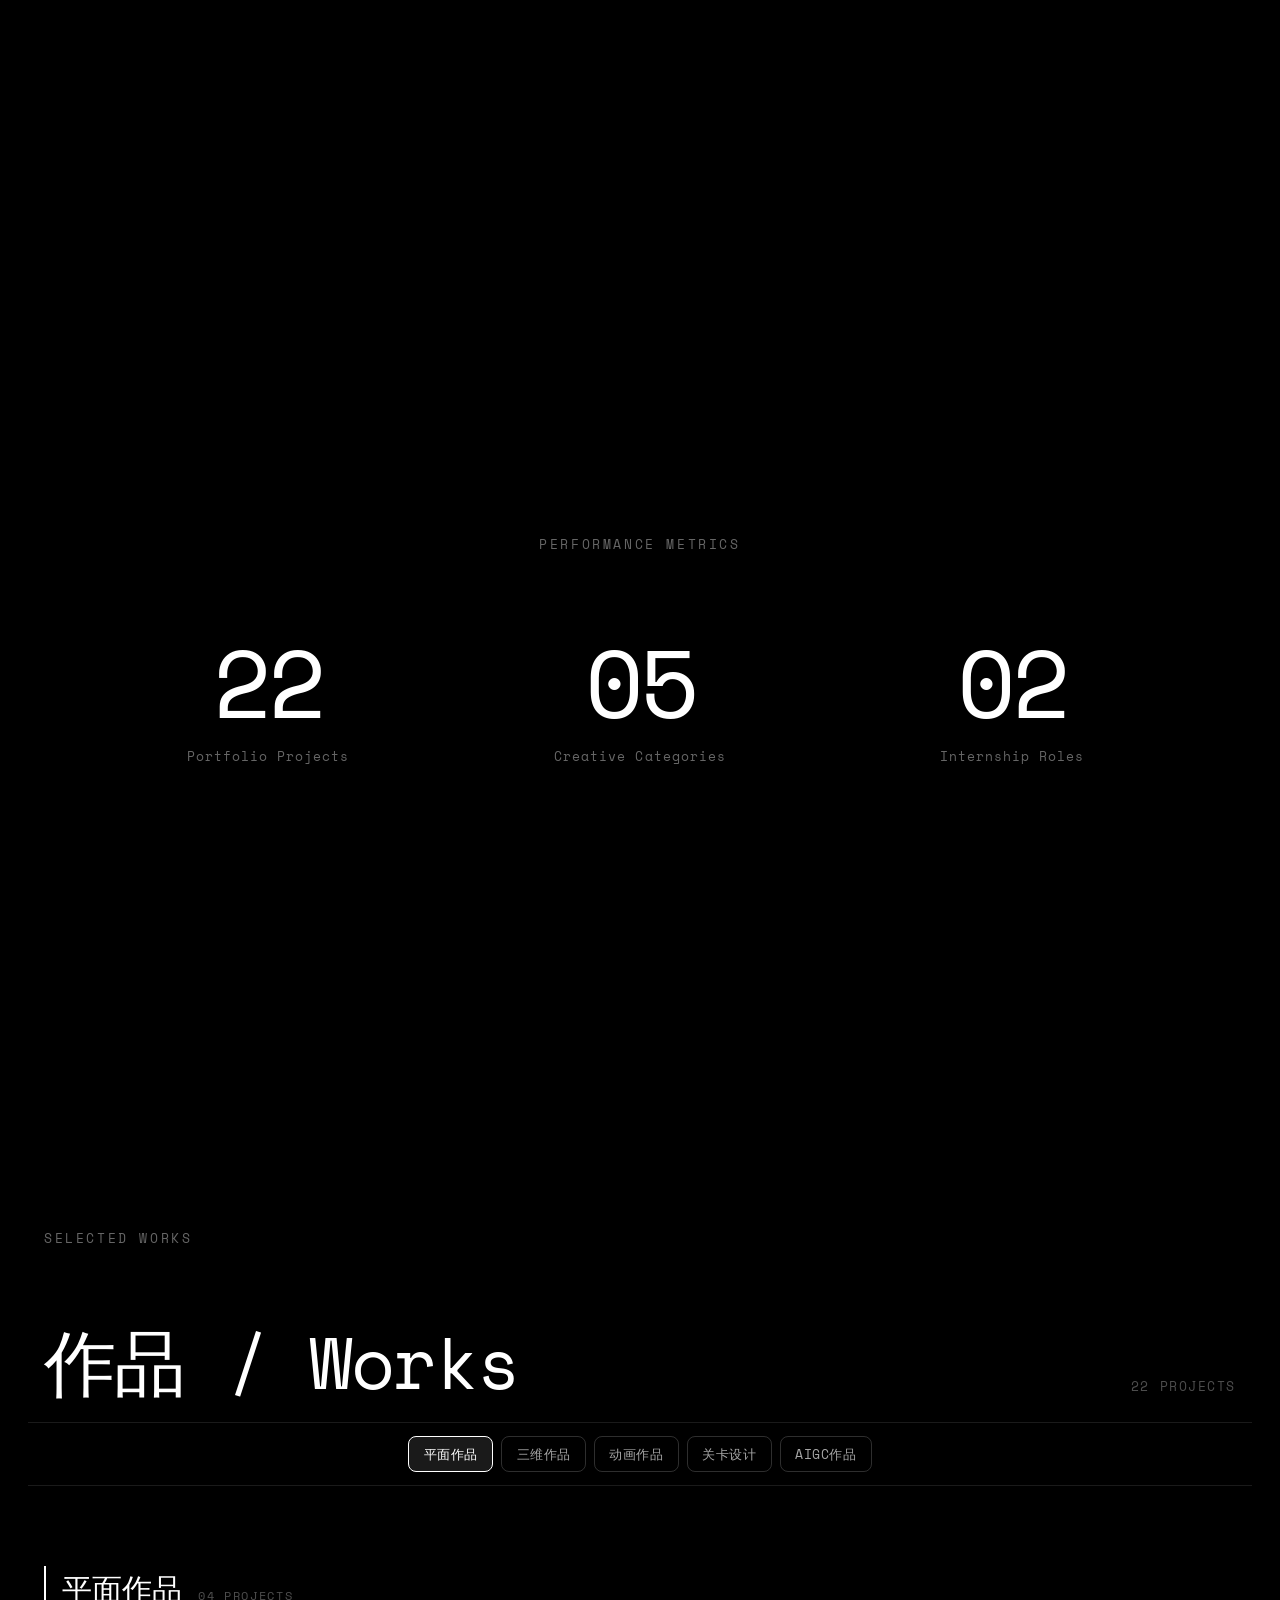
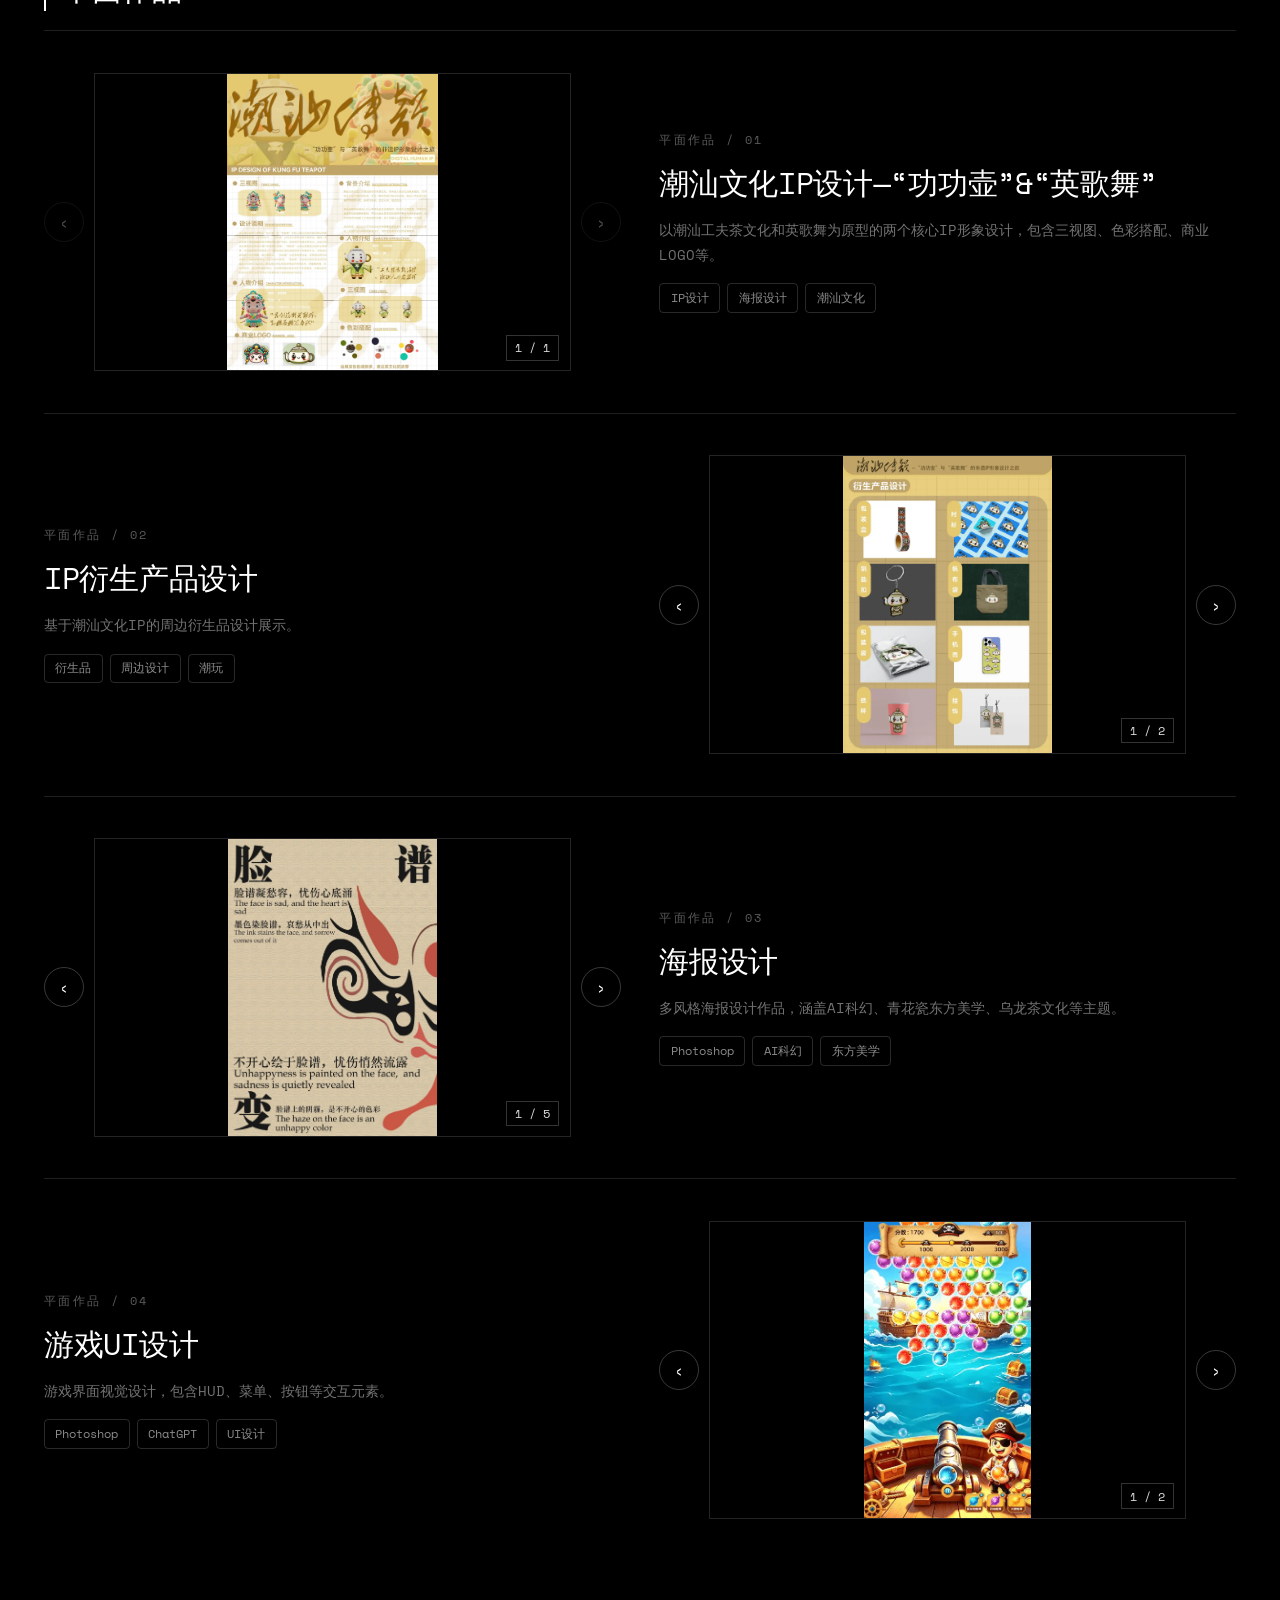
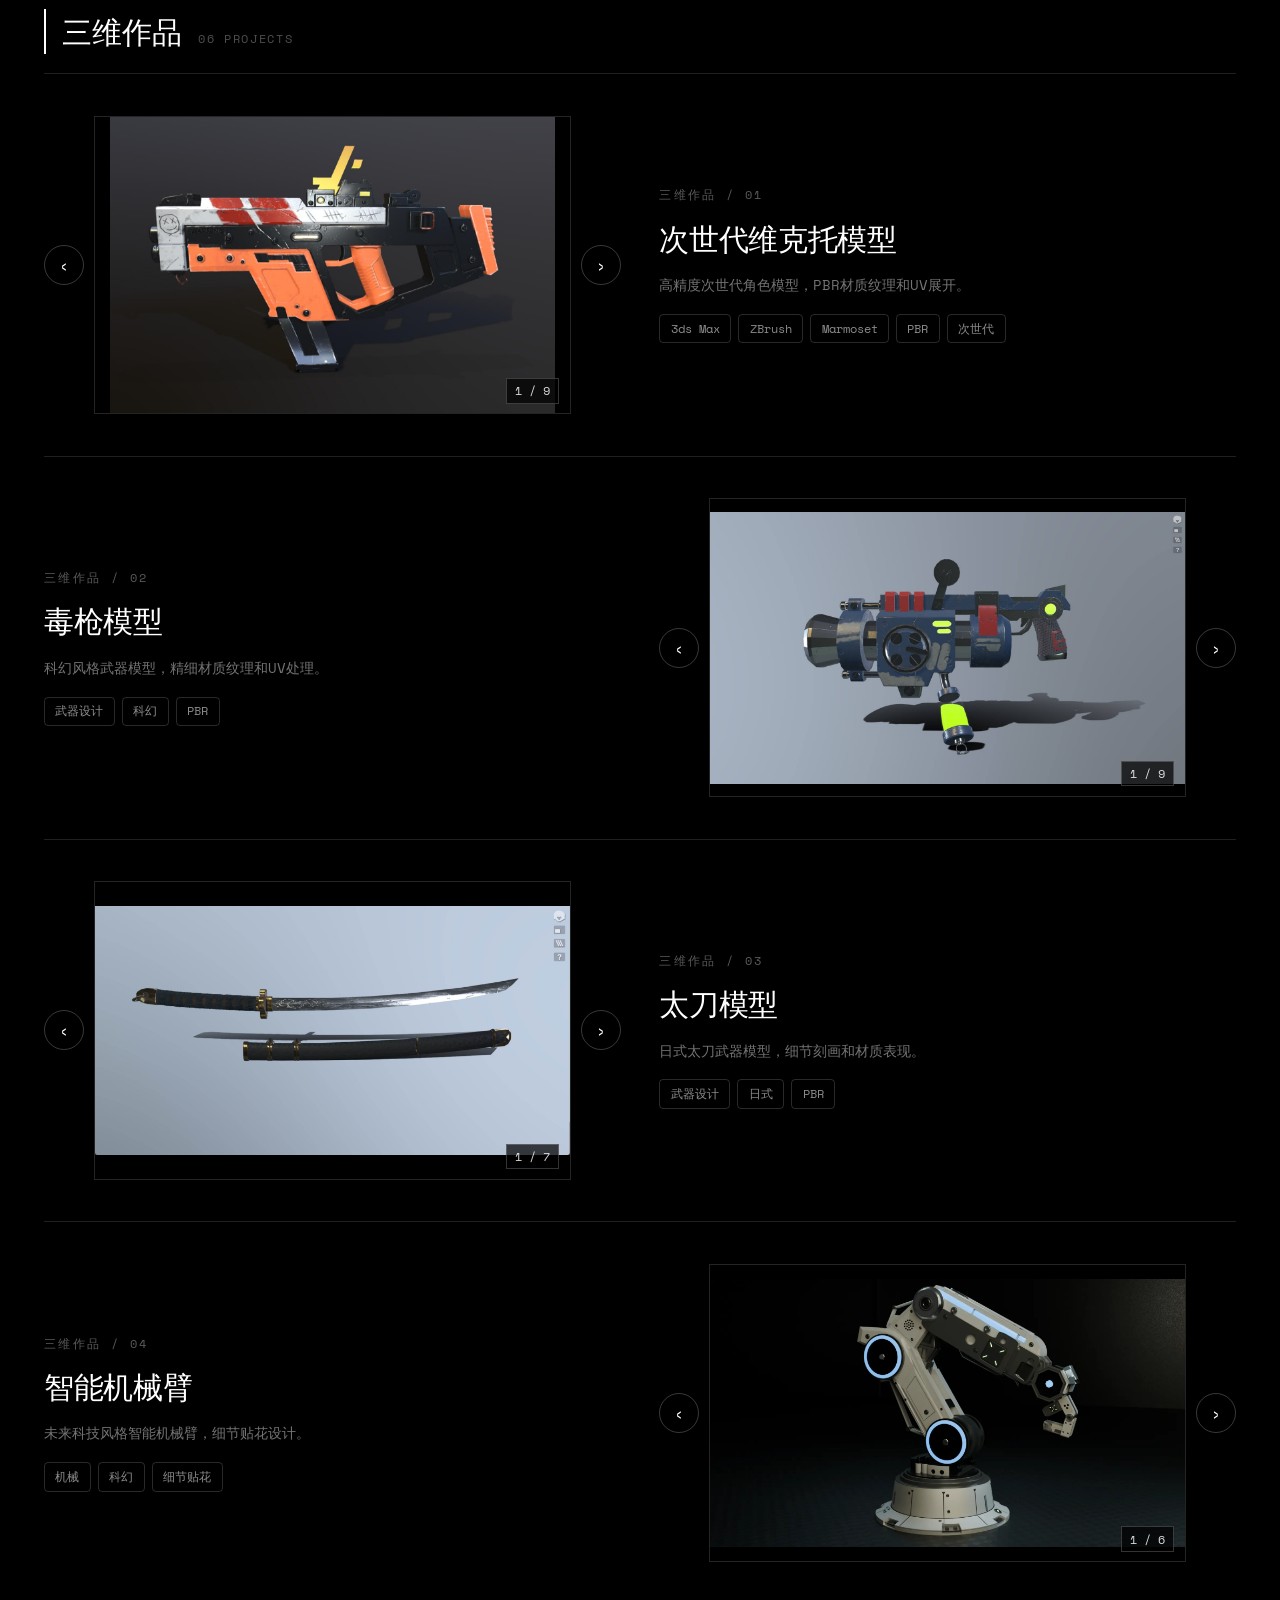
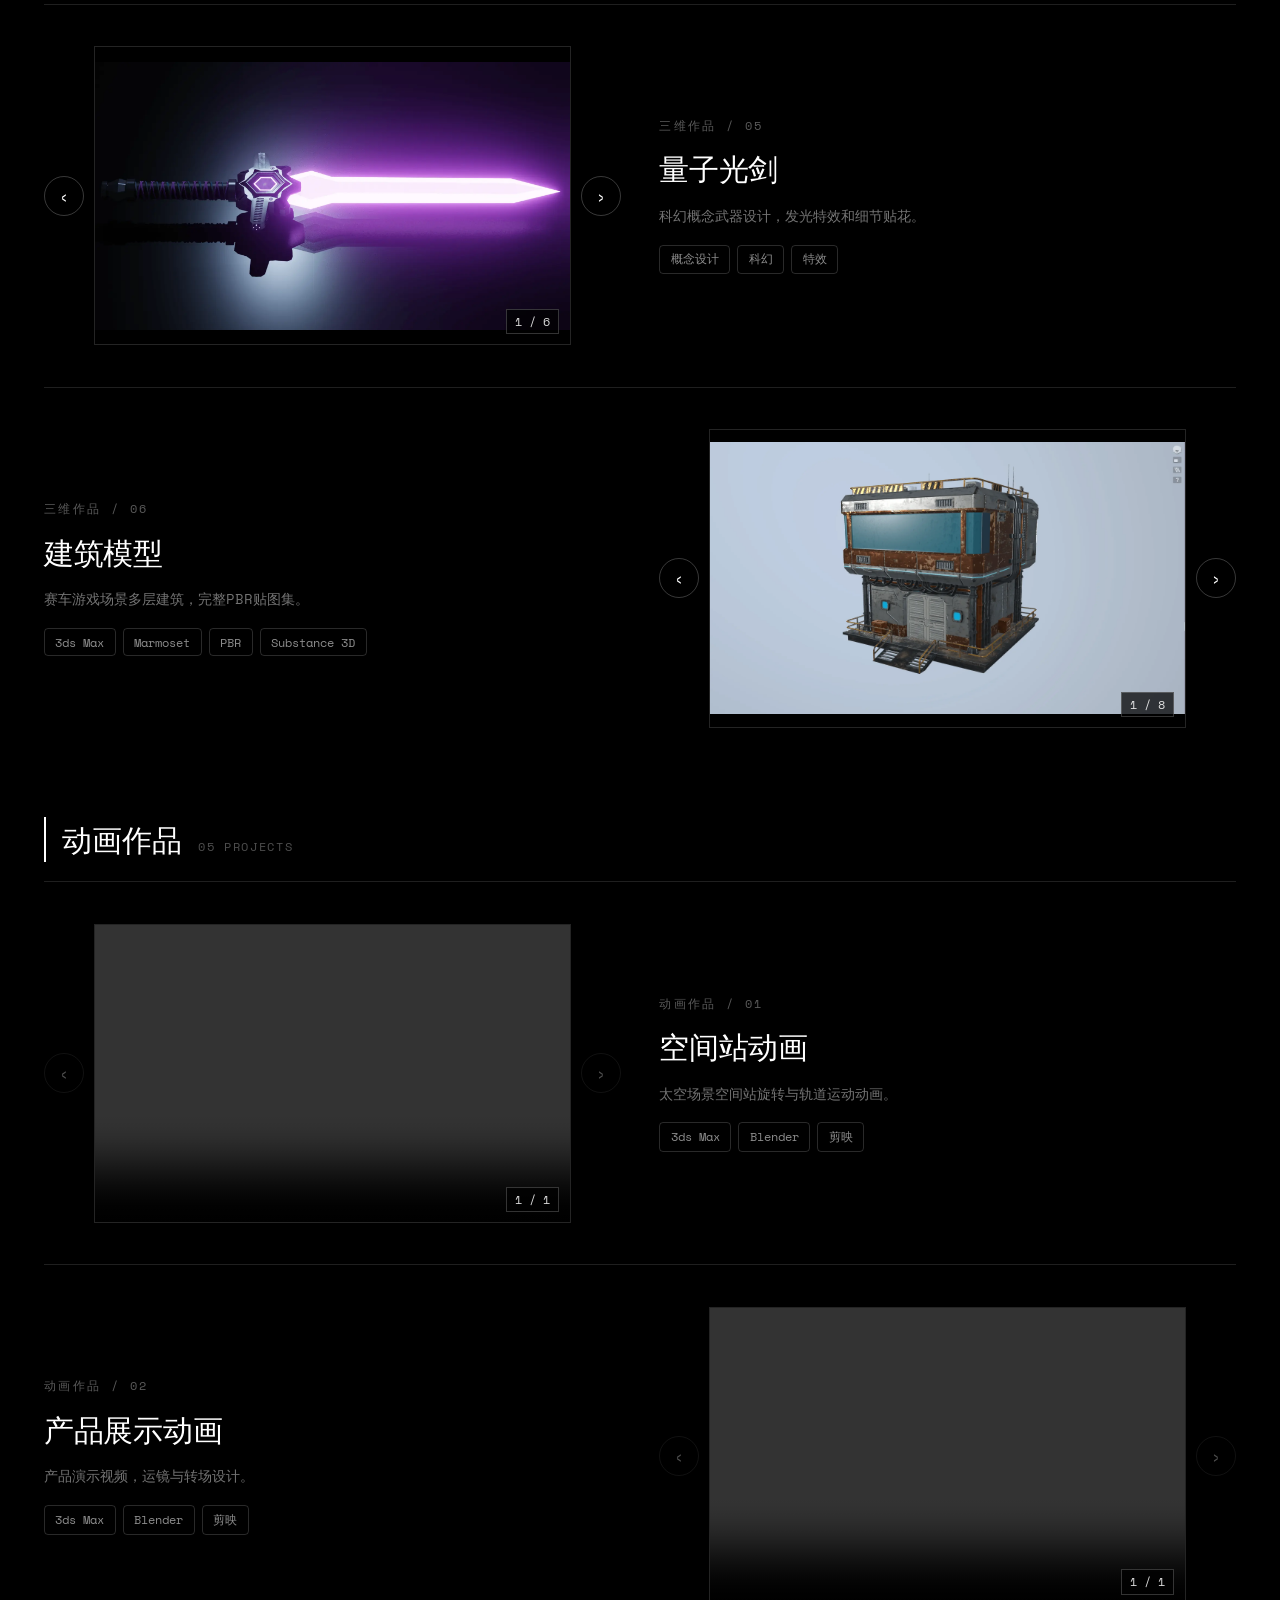
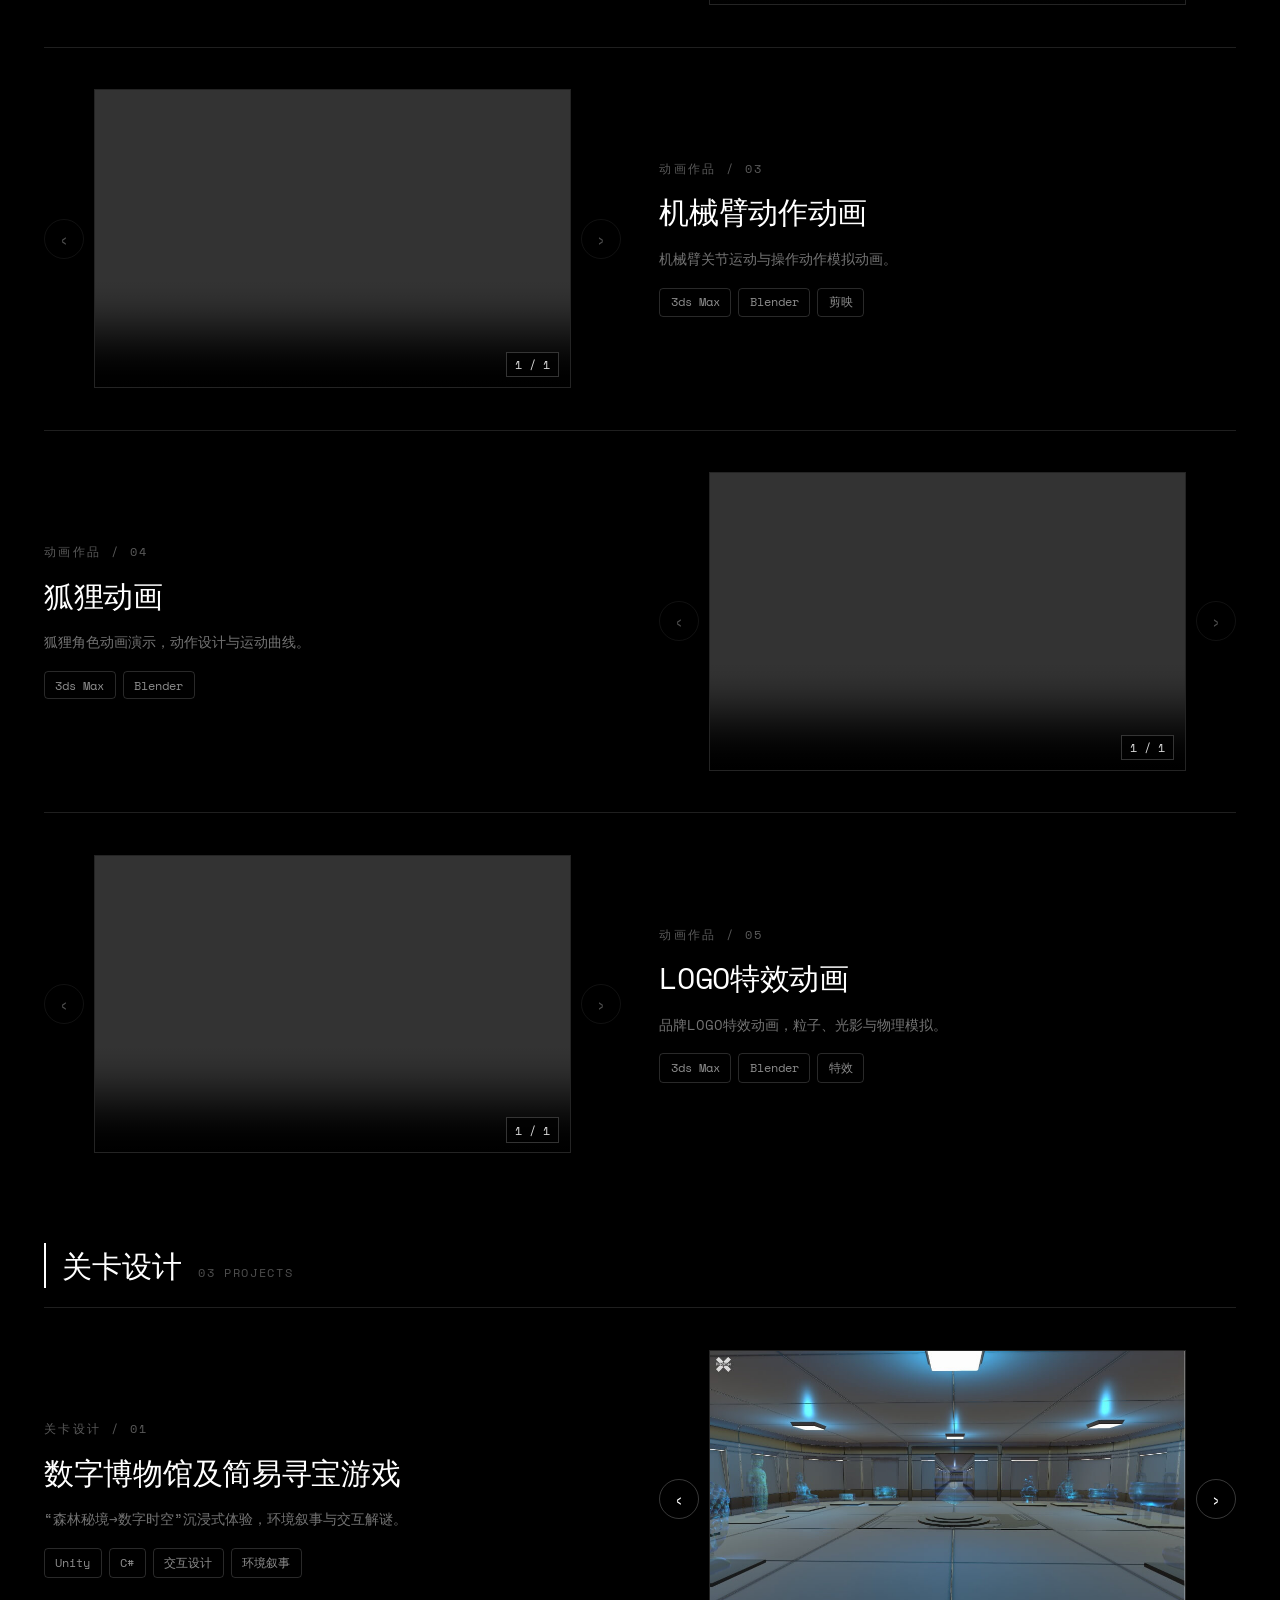
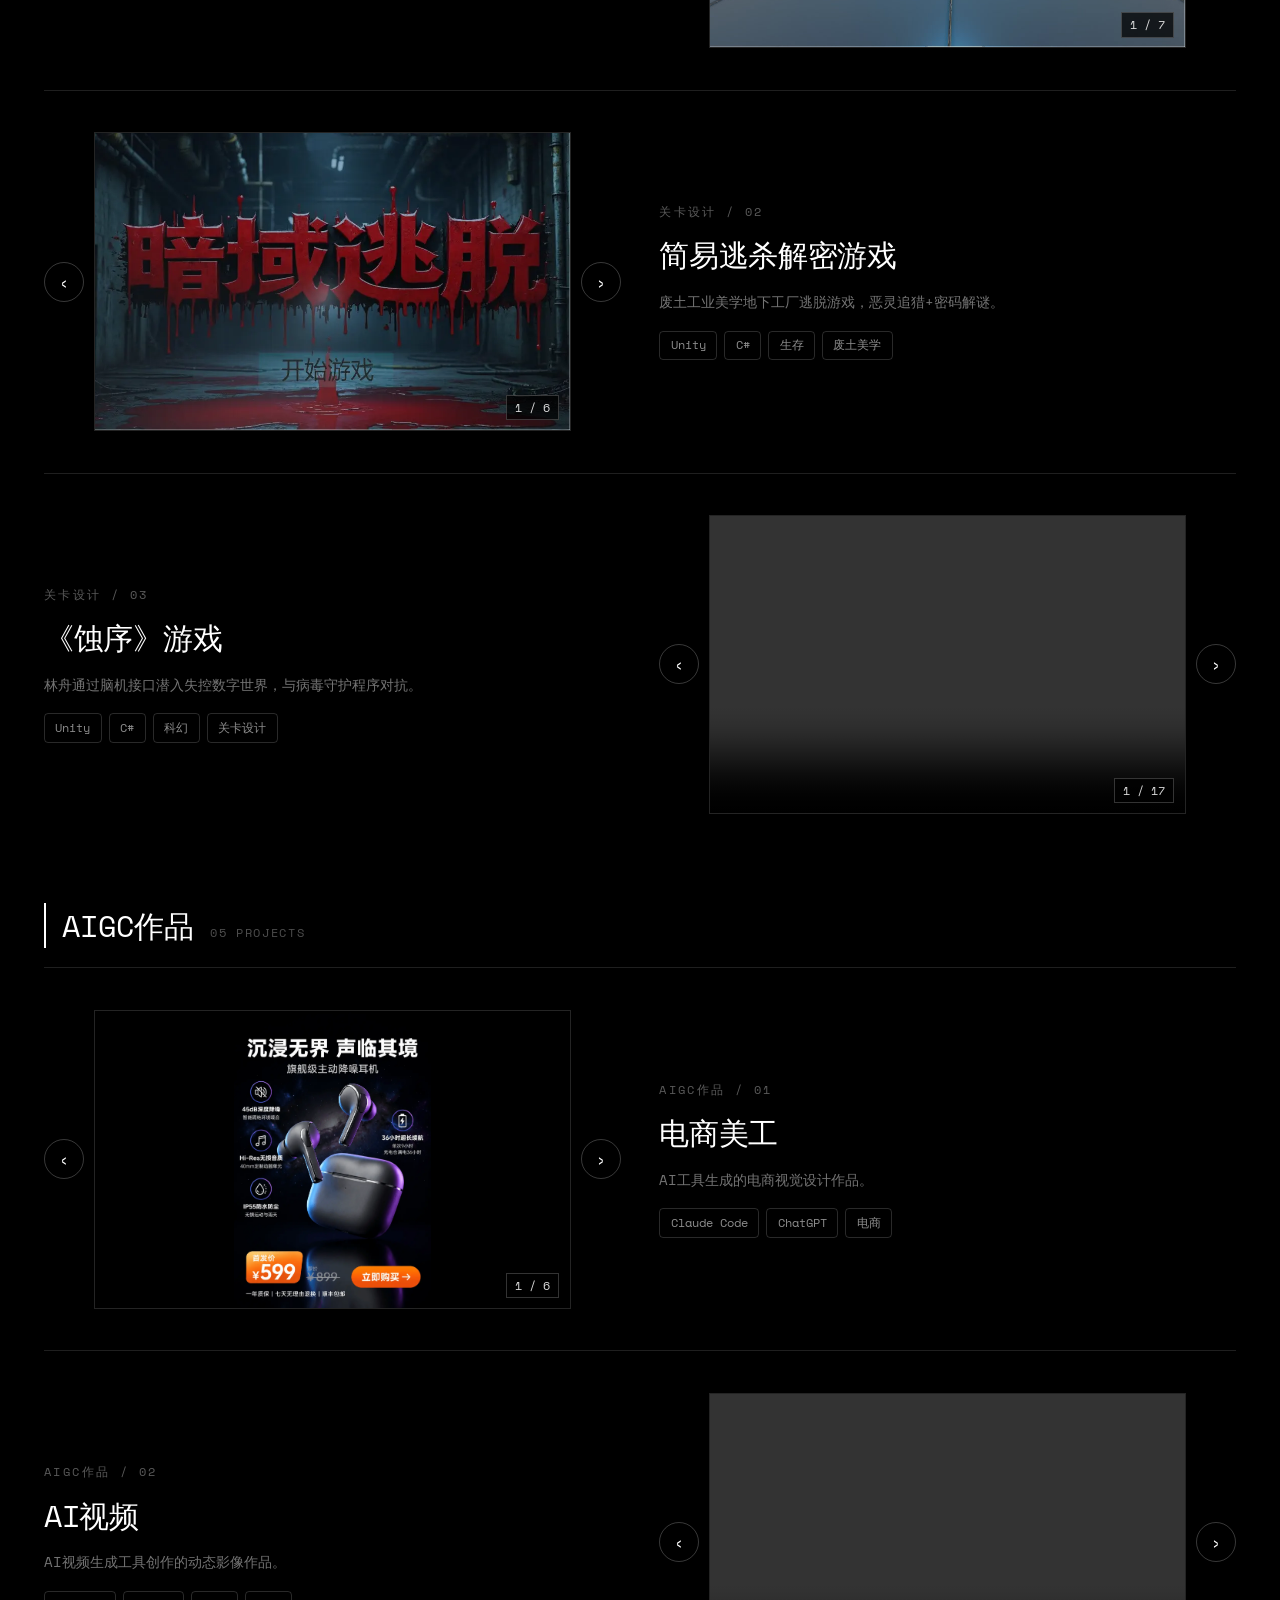
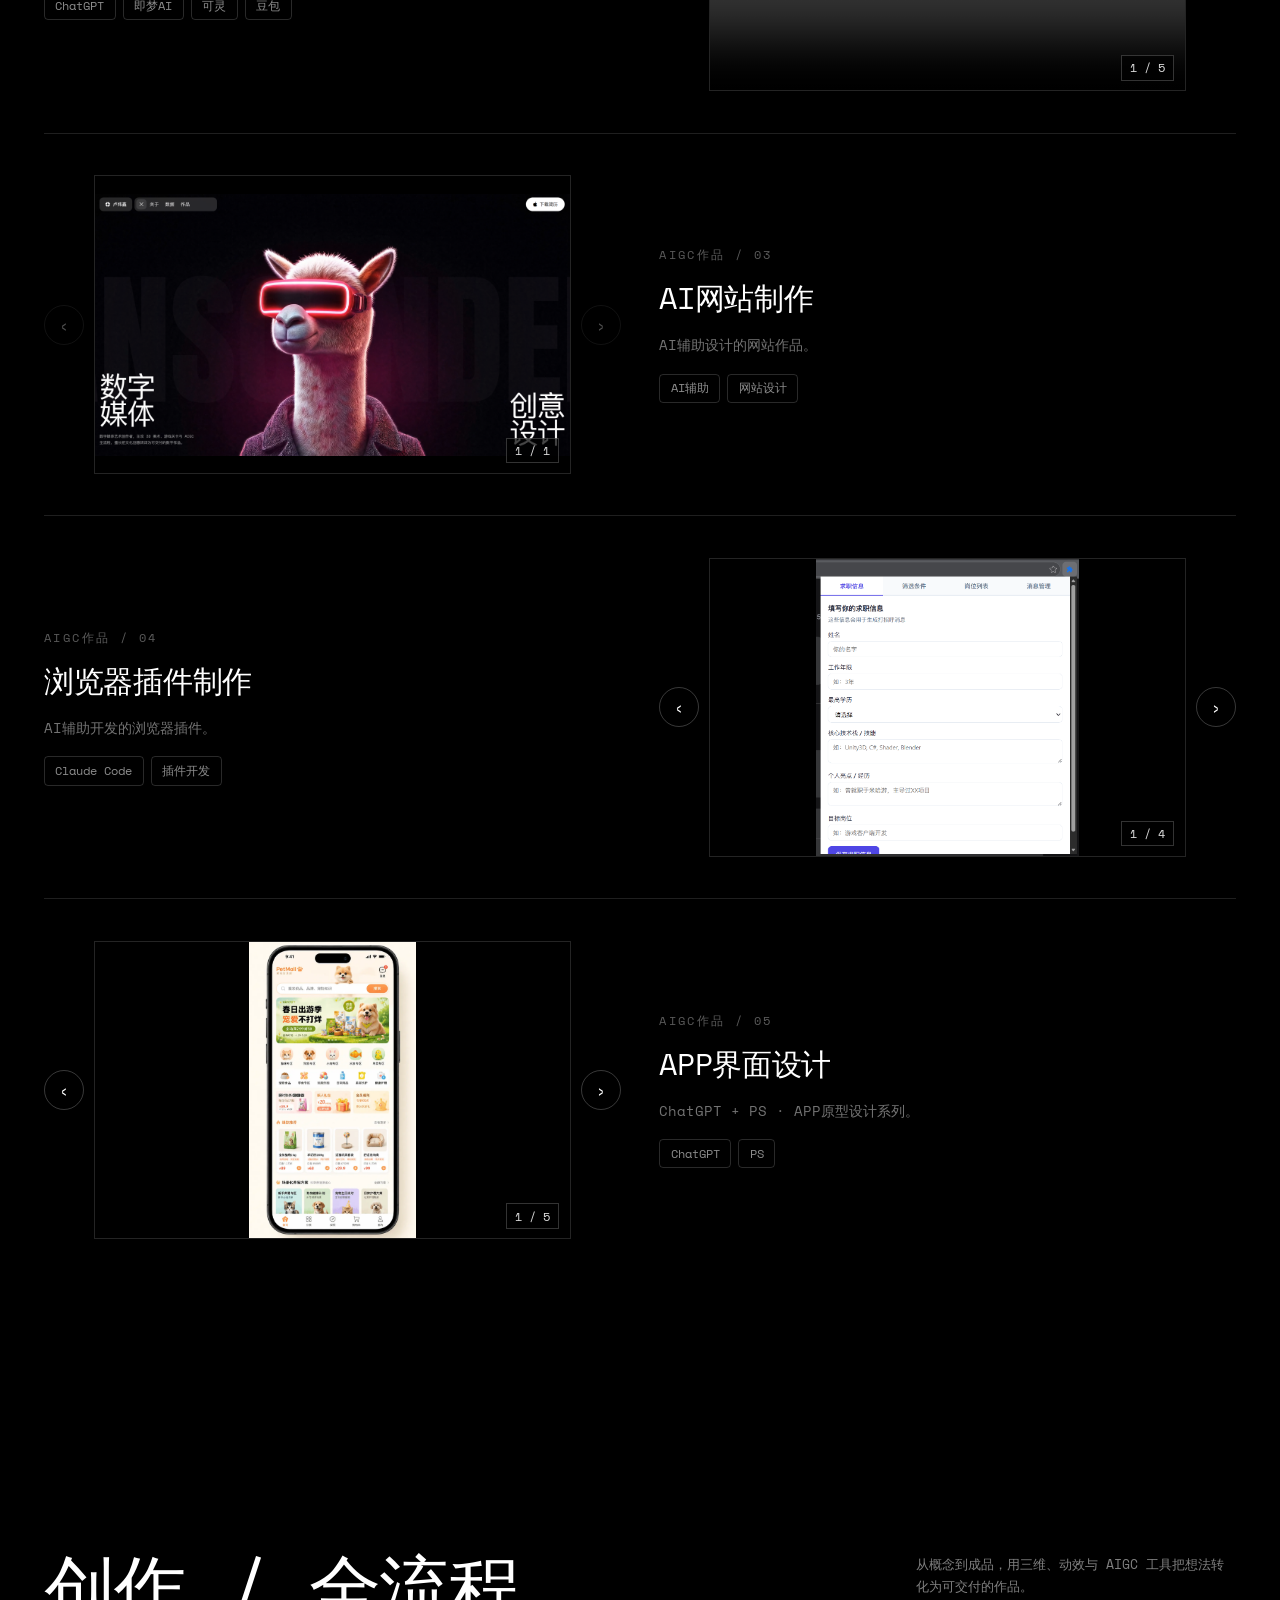
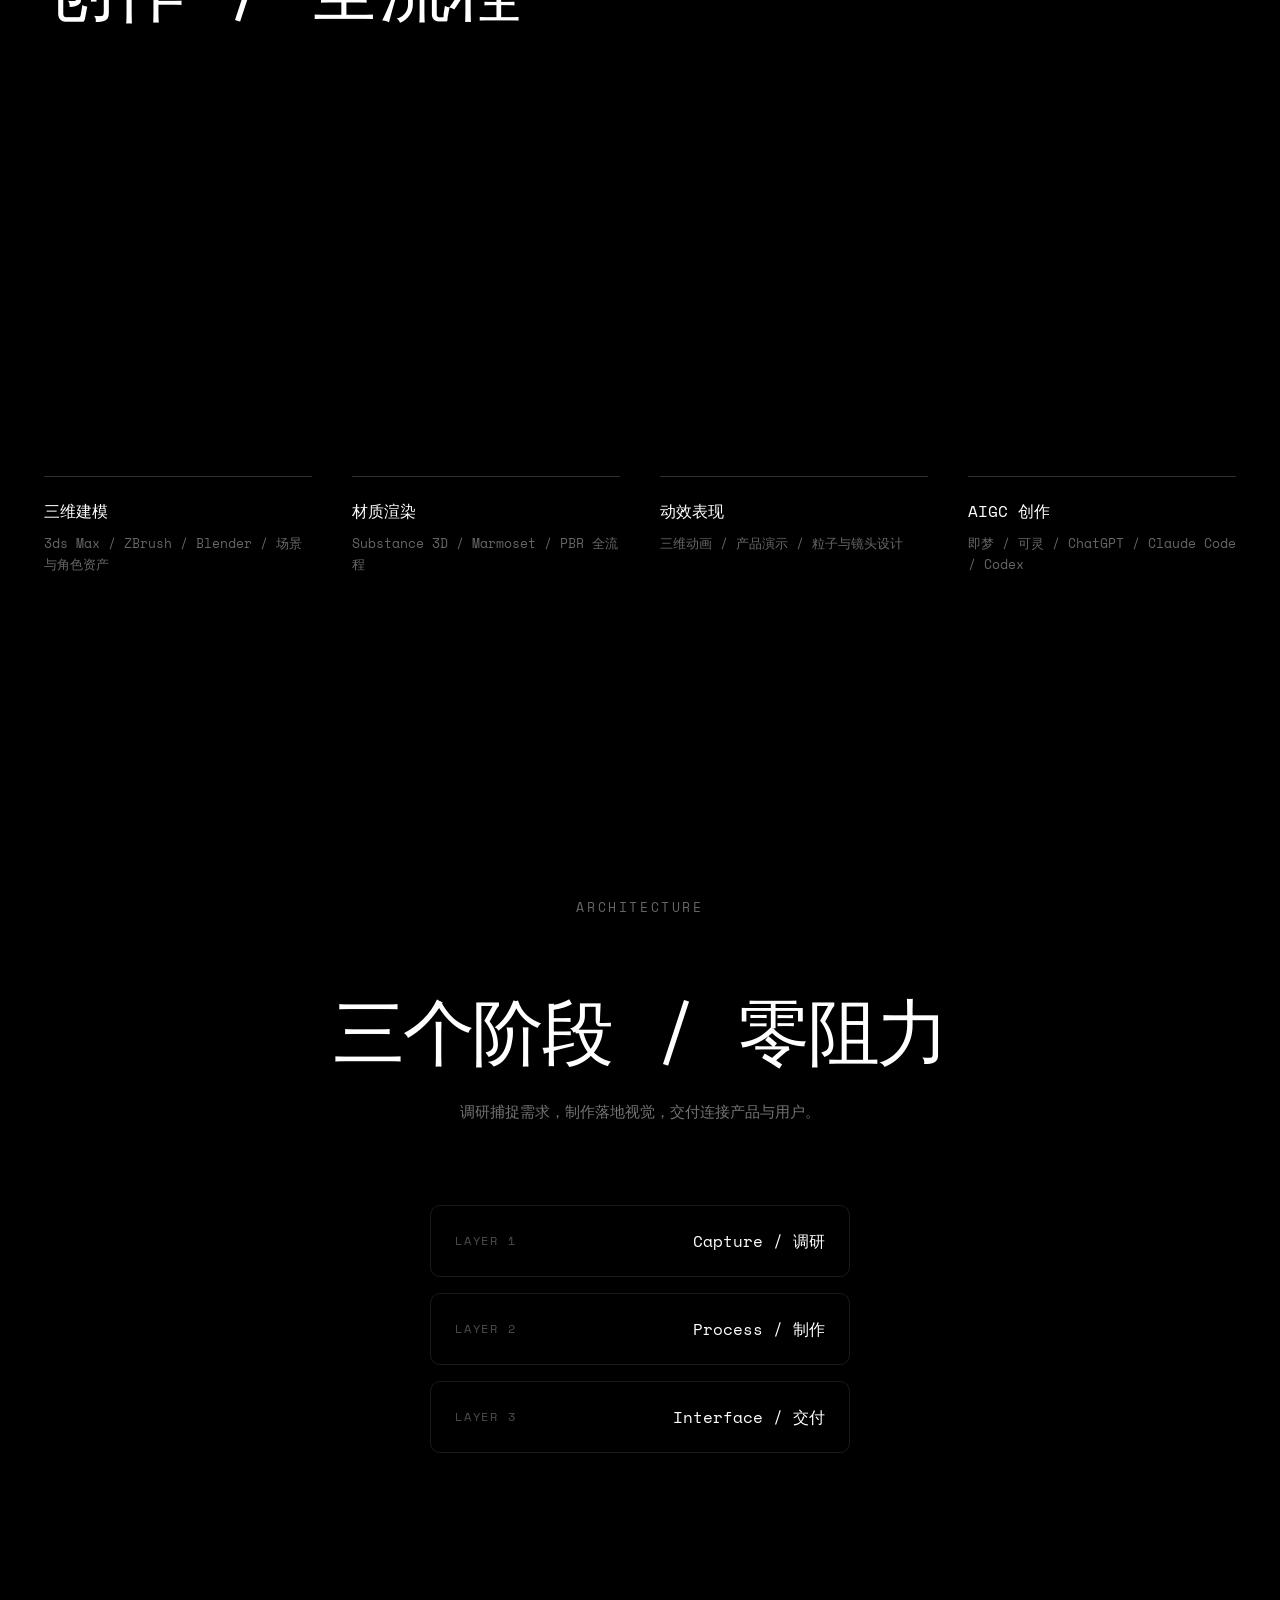
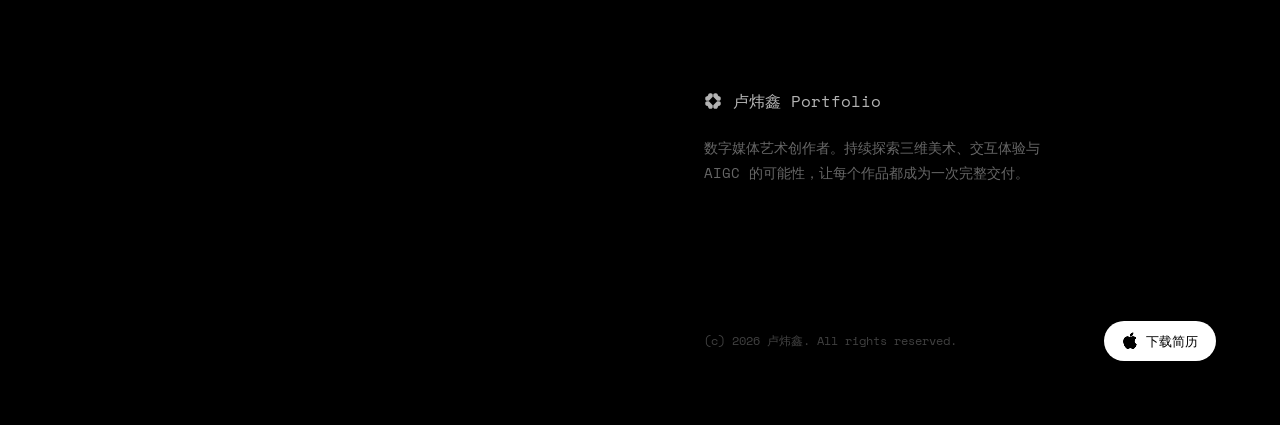
==== commit d770e320: "部署新版滚动式数字媒体作品集网站" ====
--- a/about.html
+++ b/about.html
@@ -4,108 +4,13 @@
   <meta charset="UTF-8">
   <meta name="viewport" content="width=device-width, initial-scale=1.0">
   <title>全息档案 | 卢炜鑫</title>
-  <link rel="stylesheet" href="css/void.css">
+  <meta http-equiv="refresh" content="0;url=index.html#bio">
   <style>
-    body { background: var(--void); cursor: none; }
-    #data-stream { position: fixed; inset: 0; z-index: 0; pointer-events: none; }
-    
-    /* Top-right nav */
-    .top-nav {
-      position: fixed; top: 1.2rem; right: 1.5rem; z-index: 200;
-      display: flex; gap: 0.4rem; align-items: center;
-    }
-    .top-nav a {
-      font-family: 'JetBrains Mono', monospace;
-      font-size: 0.65rem; letter-spacing: 0.1em;
-      color: var(--white-dim); padding: 0.35rem 0.9rem;
-      border: 1px solid var(--glass-border); border-radius: 20px;
-      transition: all 0.3s; text-decoration: none;
-    }
-    .top-nav a:hover, .top-nav a.active {
-      color: var(--cyan); border-color: var(--cyan);
-      box-shadow: 0 0 15px var(--cyan-dim);
-      background: var(--cyan-dim);
-    }
-    
-    .page-content { position: relative; z-index: 10; padding-top: 4rem; }
+    body{margin:0;background:#010412;color:#dceaf6;font-family:"Noto Sans SC","Microsoft YaHei",sans-serif;display:flex;align-items:center;justify-content:center;min-height:100vh}
   </style>
 </head>
 <body>
-
-<canvas id="data-stream"></canvas>
-<div class="scanlines"></div>
-<div id="cursor"></div>
-<div id="cursor-dot"></div>
-
-<nav class="top-nav">
-  <a href="index.html">HOME</a>
-  <a href="about.html" class="active">BIO</a>
-  <a href="skills.html">NEURAL</a>
-  <a href="portfolio.html">WORKS</a>
-</nav>
-
-<div class="page-content">
-<section class="section" id="about">
-  <div class="about-inner" style="max-width:880px;margin:0 auto;padding:2rem 2rem 6rem;">
-    <div class="section-label reveal-el">// BIO_SCAN</div>
-    <h2 class="section-title-main reveal-el delay-1" style="font-family:'Orbitron',sans-serif;font-size:clamp(1.8rem,4vw,3rem);font-weight:700;margin-bottom:2.5rem;background:linear-gradient(90deg,var(--cyan),var(--purple));-webkit-background-clip:text;-webkit-text-fill-color:transparent;">全息档案</h2>
-    
-    <div class="holo-card reveal-el delay-2">
-      <div class="holo-scan"></div>
-      <div class="holo-grid">
-        <div class="holo-avatar-wrap">
-          <div class="holo-avatar-ring"></div>
-          <div class="holo-avatar"><img src="images/简历照.jpg" alt="" onerror="this.style.display='none';this.parentElement.innerHTML='<span style=font-size:3rem;display:flex;align-items:center;justify-content:center;width:100%;height:100%;color:var(--cyan)>卢</span>'"></div>
-        </div>
-        <div class="holo-info">
-          <div class="holo-name">卢炜鑫</div>
-          <div class="holo-tagline">3D角色/场景/道具美术 · 游戏关卡设计师 · AIGC设计师</div>
-          <div class="holo-datalist">
-            <div class="holo-data"><div class="data-label">出生年月</div><div class="data-value">2004年1月</div></div>
-            <div class="holo-data"><div class="data-label">电话</div><div class="data-value">13651427001</div></div>
-            <div class="holo-data"><div class="data-label">邮箱</div><div class="data-value">551803929@qq.com</div></div>
-            <div class="holo-data"><div class="data-label">微信</div><div class="data-value">13651427001</div></div>
-            <div class="holo-data"><div class="data-label">地址</div><div class="data-value">深圳市宝安区</div></div>
-            <div class="holo-data"><div class="data-label">学院</div><div class="data-value">汕头大学·长江艺术与设计学院</div></div>
-          </div>
-        </div>
-      </div>
-      
-      <div class="timeline-v2">
-        <div class="tl-item reveal-el"><h4>汕头大学 · 数字媒体艺术专业 · 本科</h4><div class="tl-role">2022—2026</div><p>主修三维动画设计、影视后期制作、数字图像处理及交互设计等，学科基础扎实，创作经验丰富。</p></div>
-        <div class="tl-item reveal-el delay-1"><h4>潮汕功夫茶文化数字化创新传承与推广</h4><div class="tl-role">项目负责人（团队5人）·蓝桥杯设计比赛三等奖</div><p>校级大创立项。IP全流程设计、潮玩衍生开发、文化符号数字化。核心IP："功功壶"和"英歌舞"。</p></div>
-        <div class="tl-item reveal-el delay-2"><h4>妈屿岛服务设计</h4><div class="tl-role">团队成员</div><p>用户体验地图、文化触点设计、服务蓝图。</p></div>
-        <div class="tl-item reveal-el delay-3"><h4>韩江流域爱心救援杆设计</h4><div class="tl-role">团队成员</div><p>公共设施设计、地域文化融合、3D动态演示。</p></div>
-        <div class="tl-item reveal-el delay-4"><h4>深圳市雪莲花艺术文化有限公司</h4><div class="tl-role">用户体验实习生</div><p>制作用户体验地图，文化触点设计，服务蓝图。</p></div>
-        <div class="tl-item reveal-el delay-5"><h4>深圳市图为技术有限公司</h4><div class="tl-role">三维美术设计实习生</div><p>场景三维建模，虚拟仿真设计，平台设计。</p></div>
-      </div>
-      
-      <div class="dl-btn-wrap reveal-el delay-6"><button class="dl-btn" id="dl-resume"><span class="dl-icon dl-pulse">⬇</span><span>DOWNLOAD RESUME // PDF</span></button></div>
-    </div>
-  </div>
-</section>
-</div>
-
-<script src="js/void.js"></script>
-<script>
-  // Data stream background
-  (function(){var c=document.getElementById('data-stream');if(!c)return;var ctx=c.getContext('2d'),w,h;function rs(){w=c.width=window.innerWidth;h=c.height=window.innerHeight}rs();window.addEventListener('resize',rs);var m={x:-9999,y:-9999};document.addEventListener('mousemove',function(e){m.x=e.clientX;m.y=e.clientY});var ps=[];for(var i=0;i<120;i++)ps.push({x:Math.random()*w,y:Math.random()*h,s:Math.random()*1.5+0.3,sp:Math.random()*0.5+0.2,hue:185+Math.random()*40,a:Math.random()*0.5+0.1});function dr(){ctx.clearRect(0,0,w,h);ps.forEach(function(p){p.y-=p.sp;var dx=m.x-p.x,dy=m.y-p.y,dist=Math.sqrt(dx*dx+dy*dy);if(dist<200){var f=(200-dist)/200;p.x+=dx*f*0.02;p.y+=dy*f*0.02}if(p.y<-20){p.y=h+20;p.x=Math.random()*w}ctx.beginPath();ctx.fillStyle='hsla('+p.hue+',80%,65%,'+p.a+')';ctx.arc(p.x,p.y,p.s,0,Math.PI*2);ctx.fill()});requestAnimationFrame(dr)}dr();})();
-  
-  // Cursor
-  var cr=document.getElementById('cursor'),cd=document.getElementById('cursor-dot'),cx=0,cy=0,cdx=0,cdy=0;
-  document.addEventListener('mousemove',function(e){cx=e.clientX;cy=e.clientY;if(cd){cd.style.left=cx+'px';cd.style.top=cy+'px'}});
-  function ac(){cdx+=(cx-cdx)*0.12;cdy+=(cy-cdy)*0.12;if(cr){cr.style.left=cdx+'px';cr.style.top=cdy+'px'}requestAnimationFrame(ac)}ac();
-  
-  // Reveal
-  var o=new IntersectionObserver(function(es){es.forEach(function(en){if(en.isIntersecting){en.target.classList.add('visible');o.unobserve(en.target)}})},{threshold:0.1});
-  document.querySelectorAll('.reveal-el,.tl-item').forEach(function(el){o.observe(el)});
-  
-  // Download
-  document.getElementById('dl-resume').addEventListener('click',function(){var a=document.createElement('a');a.href='简历.pdf';a.download='卢炜鑫_简历.pdf';a.click()});
-  
-  // Glitch avatar
-  var av=document.querySelector('.holo-avatar');if(av){av.addEventListener('mouseenter',function(){av.classList.add('glitch-img');setTimeout(function(){av.classList.remove('glitch-img')},300)})}
-</script>
-<script src="js/trail.js"></script>
+  <p>正在打开全息档案…</p>
+  <script>location.replace('index.html#bio');</script>
 </body>
-</html>+</html>
